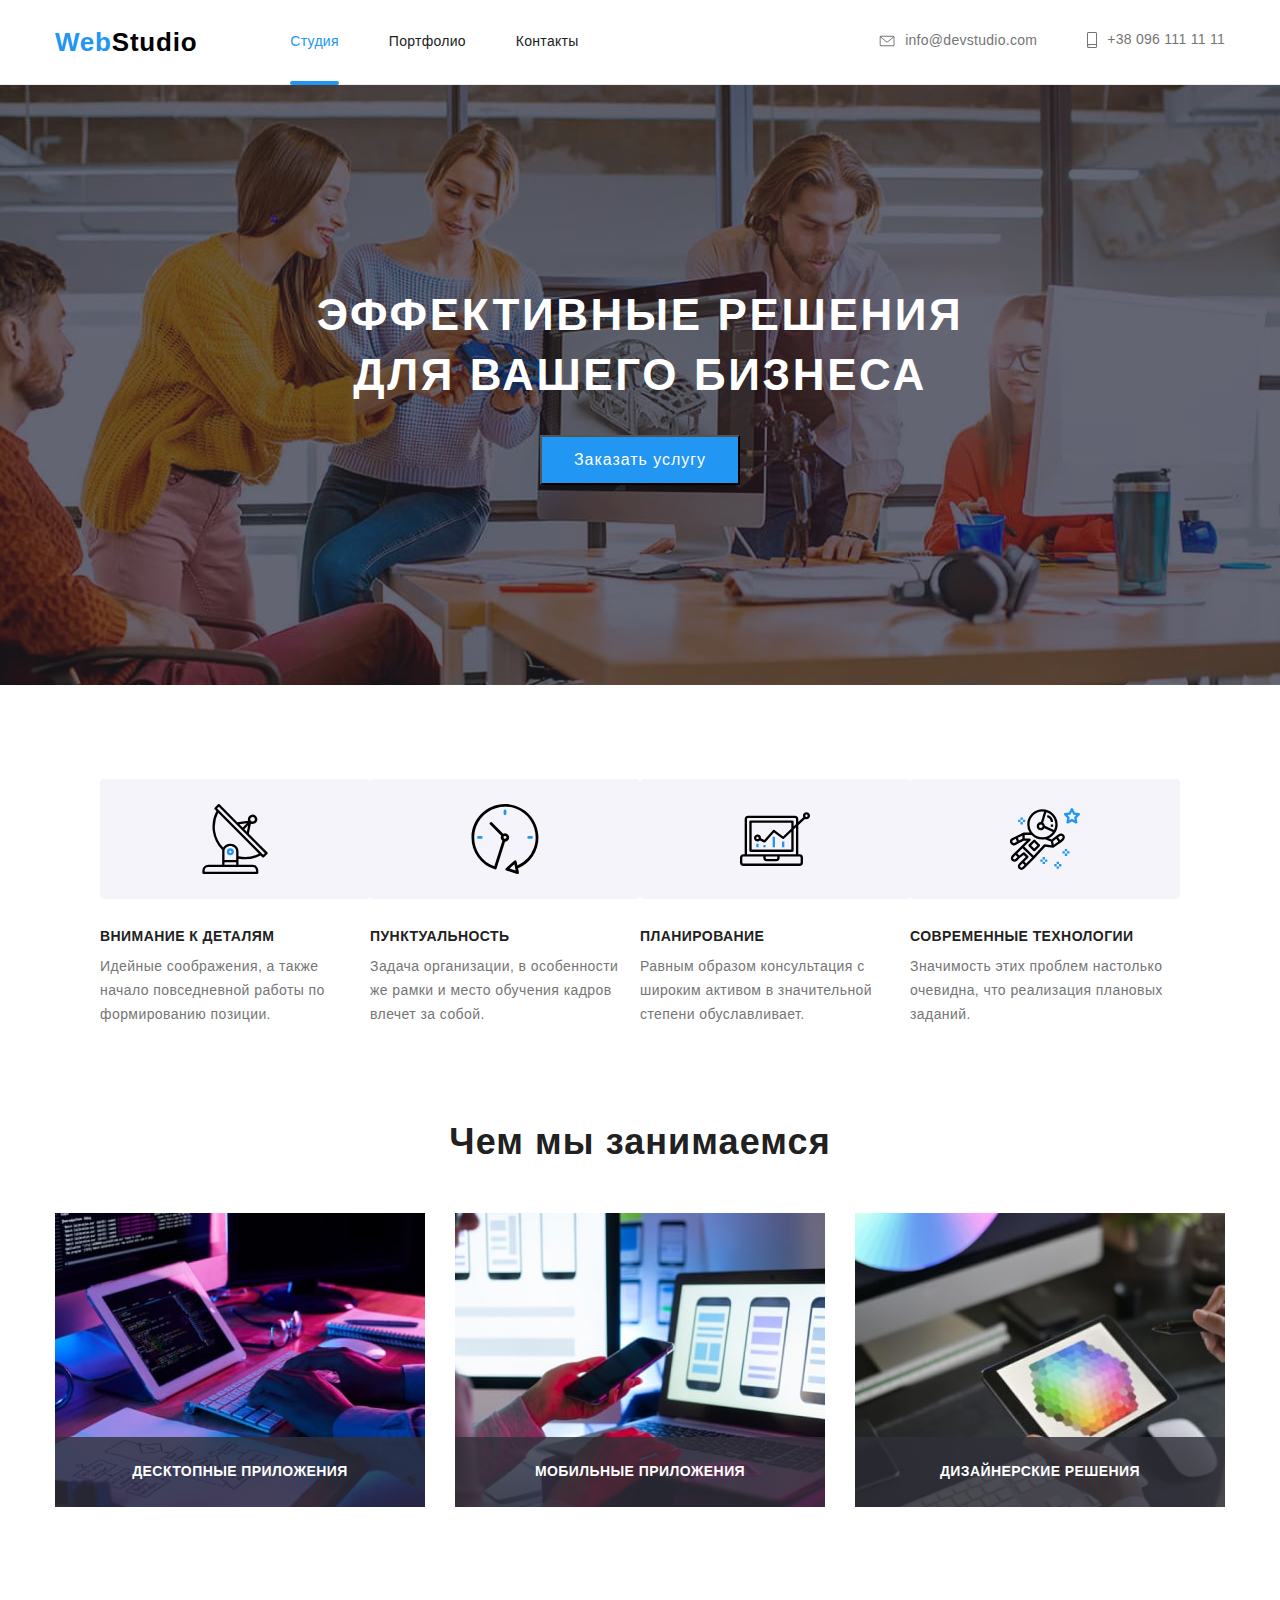
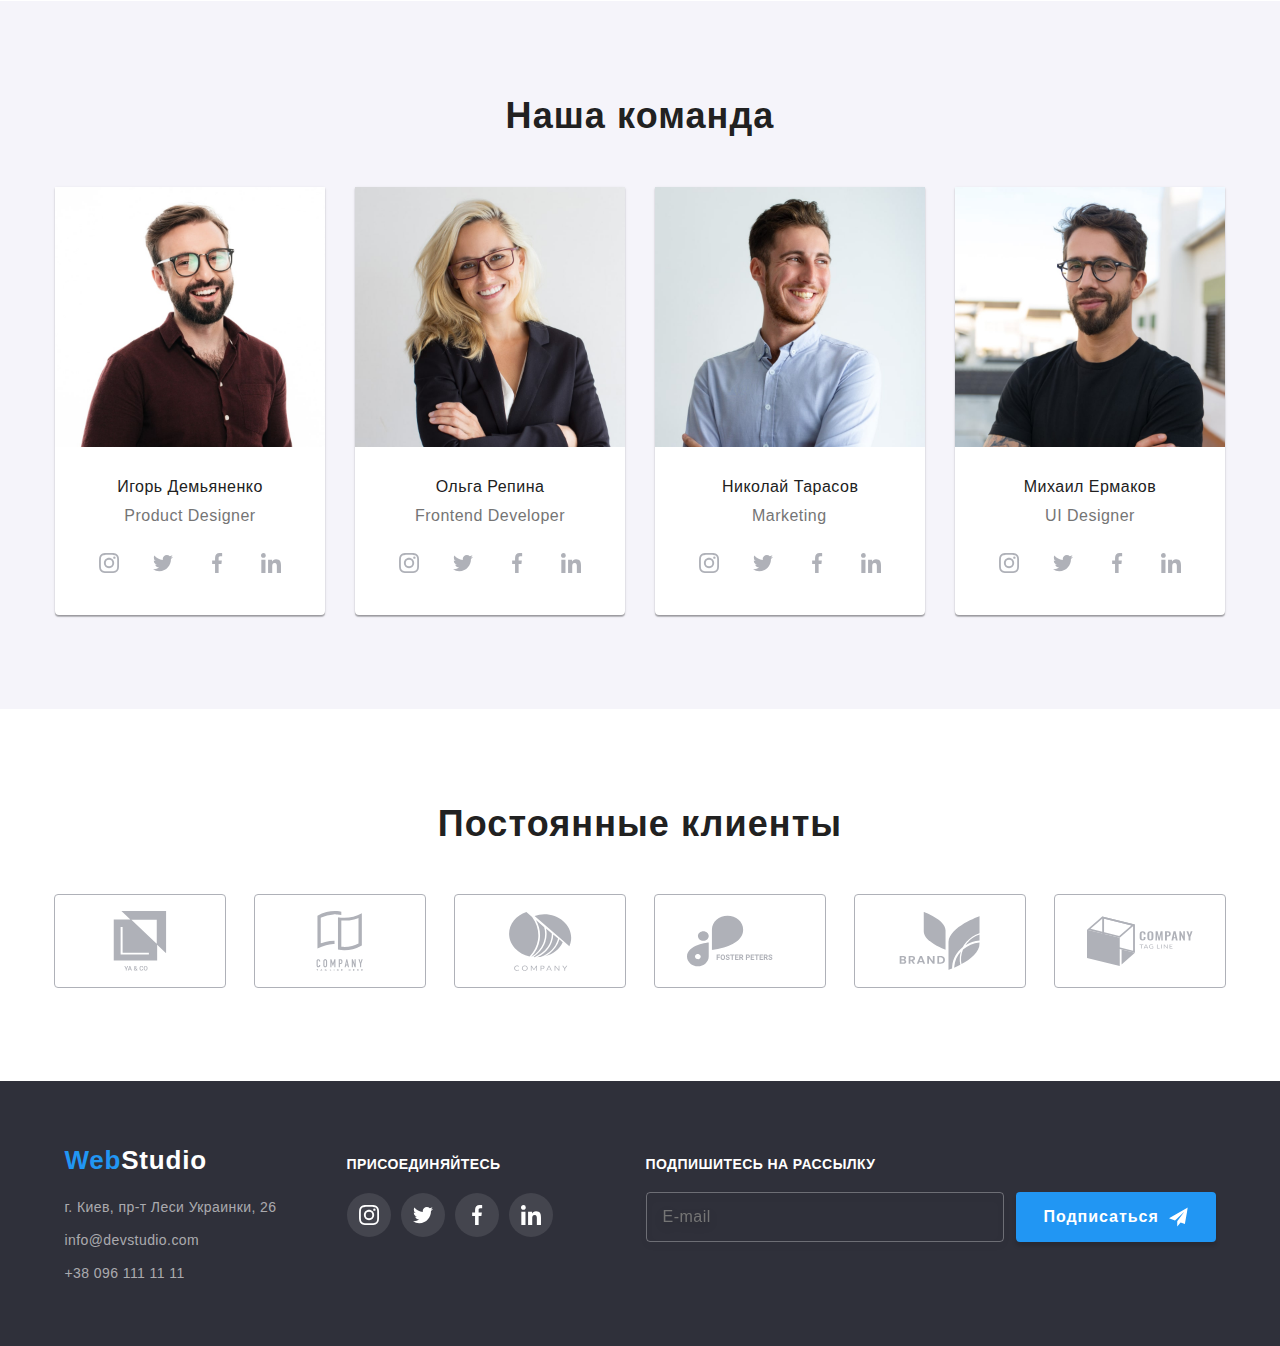
==== index.html @ d6c5b0b2 "Виконано SASS компілювання" ====
<!DOCTYPE html>
<html lang="ru">
  <head>
    <meta charset="UTF-8" />
    <meta http-equiv="X-UA-Compatible" content="IE=edge" />
    <meta name="viewport" content="width=device-width, initial-scale=1.0" />
    <title>Студия</title>
      <link
      href="https://fonts.google.com/share?selection.family=Raleway:wght@700%7CRoboto:wght@400;500;700;900"
      rel="stylesheet"
    />
    <link
    rel="stylesheet"
    href="https://cdnjs.cloudflare.com/ajax/libs/modern-normalize/1.0.0/modern-normalize.min.css"
  />
  <link rel="stylesheet" href="./css/main.min.css" />  
  <!-- <link rel="stylesheet" href="./css/styles.css" /> -->
  </head>
  <body>
    <!-- Header -->
    <header class="header">
      <div class="container header-container">
      <nav class="header-nav">
        <a class="nav-logo" href=""> <span class="web">Web</span>Studio</a>
        <ul class="site-nav">
          <li class="header-item">
            <a href="./index.html" class="link current">Студия</a>
          </li>
          <li class="header-item">
            <a href="./portfolio.html" class="link">Портфолио</a>
          </li>
          <li class="header-item">
            <a href="" class="link">Контакты</a>
          </li>
        </ul>
      </nav>
      <ul class="contact">
        <li class="contact-item">
          <a href="mailto:info@devstudio.com" class="link">
            <svg class="contact-icon" width="16px" height="12px">
              <use href="./images/images-decoration/icons.svg#icon-envelope" class="contact-icon-svg"></use>
            </svg>info@devstudio.com</a>
        </li>
        <li class="contact-item">
          <a href="tel:+380961111111" class="link"><svg class="contact-icon" width="10px" height="16px">
              <use href="./images/images-decoration/icons.svg#icon-smartphone" class="contact-icon-svg"></use>
            </svg>+38 096 111 11 11</a>
        </li>
      </ul>
      </div>
    </header>
    <main>
      <!-- Hero -->
      <section class="section hero-sec">
        <div class="container">
        <h1 class="hero-title">Эффективные решения<br>для вашего бизнеса</br></h1>
        <button type="button" class="button" data-modal-open>Заказать услугу</button>
        </div>
      </section>
      <!-- About -->
      <section class="section advantages">
        <div class="container">
        <h2 hidden>Наши сильние стороны</h2>
        <ul class="list">
          <li class="list-item item">
            <div class="list-item-icons">
              <svg class="advantages-icons" width="70" height="70">
                <use href="./images/images-decoration/icons.svg#icon-antenna"></use>
              </svg>
            </div>
            <h3 class="advantages-title">Внимание к деталям</h3>
            <p class="advantages-text">
              Идейные соображения, а также начало повседневной работы по
              формированию позиции.
            </p>
          </li>
          <li class="list-item item">
            <div class="list-item-icons">
              <svg class="advantages-icons" width="70" height="70">
                <use href="./images/images-decoration/icons.svg#icon-clock"></use>
              </svg>
            </div>
            <h3 class="advantages-title">Пунктуальность</h3>
            <p class="advantages-text">
              Задача организации, в особенности же рамки и место обучения кадров
              влечет за собой.
            </p>
          </li>
          <li class="list-item item">
            <div class="list-item-icons">
              <svg class="advantages-icons" width="70" height="70">
                <use href="./images/images-decoration/icons.svg#icon-diagram"></use>
              </svg>
            </div>
            <h3 class="advantages-title">Планирование</h3>
            <p class="advantages-text">
              Равным образом консультация с широким активом в значительной
              степени обуславливает.
            </p>
          </li>
          <li class="list-item item">
            <div class="list-item-icons">
              <svg class="advantages-icons" width="70" height="70">
                <use href="./images/images-decoration/icons.svg#icon-astronaut"></use>
              </svg>
            </div>
            <h3 class="advantages-title">Современные технологии</h3>
            <p class="advantages-text">
              Значимость этих проблем настолько очевидна, что реализация
              плановых заданий.
            </p>
          </li>
        </ul>
        </div>
      </section>
      <section class="section work">
        <div class="container">
        <h2 class="work-title">Чем мы занимаемся</h2>
        <ul class="work-examples">
          <div class="examples">
          <li class="card one">
            <img
              src="./images/images-meanpage/box1.jpg"
              alt="разработчик набирает код на клавиатуре"
              width="370"
              height="294"
            />
            <div class="card-thumb">
              <h3 class="card-title">Десктопные приложения</h3>
            </div>
          </li>
          <li class="card two">
            <img
              src="./images/images-meanpage/box2.jpg"
              alt="разработчик готовит телефонную веб-страницу"
              width="370"
              height="294"
            />
            <div class="card-thumb">
              <h3 class="card-title">Мобильные приложения</h3>
            </div>
          </li>
          <li class="card">
            <img
              src="./images/images-meanpage/box3.jpg"
              alt="дизайнер подбирает цвета на планшете"
              width="370"
              height="294"
            />
            <div class="card-thumb">
              <h3 class="card-title">Дизайнерские решения</h3>
            </div>
          </li>
          </div>
        </ul>
        </div>
      </section>
      <!-- Team -->
      <section class="section team">
        <div class="container">
        <h2 class="team-title">Наша команда</h2>
        <ul class="team-list">
          <li class="team-item">
            <img
              src="./images/images-meanpage/img4.jpg"
              alt="продукт дизайнер"
              width="270"
              height="260"
            />
            <h3 class="team-names first">Игорь Демьяненко</h3>
            <p lang="en" class="team-text first">Product Designer</p>
            <ul class="team-socials">
              <li class="socials">
                <a href="https://www.instagram.com/" class="social-link">
                  <svg class="social-icon" width="20px" height="20px">
                    <use href="./images/images-decoration/icons.svg#icon-instagram"></use>
                    </use>
                  </svg>
                </a>
            </li>
            <li class="socials">
                <a href="https://twitter.com/" class="social-link">
                  <svg class="social-icon" width="20px" height="20px">
                    <use href="./images/images-decoration/icons.svg#icon-twitter"></use>
                    </use>
                  </svg>
                </a>
            </li>
            <li class="socials">
                <a href="https://www.facebook.com/" class="social-link">
                  <svg class="social-icon" width="20px" height="20px">
                    <use href="./images/images-decoration/icons.svg#icon-facebook"></use>
                    </use>
                  </svg>
                </a>
            </li>
            <li class="socials">
                <a href="https://www.linkedin.com/" class="social-link">
                  <svg class="social-icon" width="20px" height="20px">
                    <use href="./images/images-decoration/icons.svg#icon-linkedin"></use>
                    </use>
                  </svg>
                </a>
            </li>
            </ul>
          </li>
          <li class="team-item">
            <img
              src="./images/images-meanpage/img1.jpg"
              alt="фронтенд разработчик"
              width="270"
              height="260"
            />
            <h3 class="team-names second">Ольга Репина</h3>
            <p lang="en" class="team-text second">Frontend Developer</p>
            <ul class="team-socials">
              <li class="socials">
                <a href="https://www.instagram.com/" class="social-link">
                  <svg class="social-icon" width="20px" height="20px">
                    <use href="./images/images-decoration/icons.svg#icon-instagram"></use>
                    </use>
                  </svg>
                </a>
            </li>
            <li class="socials">
                <a href="https://twitter.com/" class="social-link">
                  <svg class="social-icon" width="20px" height="20px">
                    <use href="./images/images-decoration/icons.svg#icon-twitter"></use>
                    </use>
                  </svg>
                </a>
            </li>
            <li class="socials">
                <a href="https://www.facebook.com/" class="social-link">
                  <svg class="social-icon" width="20px" height="20px">
                    <use href="./images/images-decoration/icons.svg#icon-facebook"></use>
                    </use>
                  </svg>
                </a>
            </li>
            <li class="socials">
                <a href="https://www.linkedin.com/" class="social-link">
                  <svg class="social-icon" width="20px" height="20px">
                    <use href="./images/images-decoration/icons.svg#icon-linkedin"></use>
                    </use>
                  </svg>
                </a>
            </li>
            </ul>
          </li>
          <li class="team-item">
            <img
              src="./images/images-meanpage/img2.jpg"
              alt="маркетолог"
              width="270"
              height="260"
            />
            <h3 class="team-names third">Николай Тарасов</h3>
            <p lang="en" class="team-text third">Marketing</p>
            <ul class="team-socials">
              <li class="socials">
                <a href="https://www.instagram.com/" class="social-link">
                  <svg class="social-icon" width="20px" height="20px">
                    <use href="./images/images-decoration/icons.svg#icon-instagram"></use>
                    </use>
                  </svg>
                </a>
            </li>
            <li class="socials">
                <a href="https://twitter.com/" class="social-link">
                  <svg class="social-icon" width="20px" height="20px">
                    <use href="./images/images-decoration/icons.svg#icon-twitter"></use>
                    </use>
                  </svg>
                </a>
            </li>
            <li class="socials">
                <a href="https://www.facebook.com/" class="social-link">
                  <svg class="social-icon" width="20px" height="20px">
                    <use href="./images/images-decoration/icons.svg#icon-facebook"></use>
                    </use>
                  </svg>
                </a>
            </li>
            <li class="socials">
                <a href="https://www.linkedin.com/" class="social-link">
                  <svg class="social-icon" width="20px" height="20px">
                    <use href="./images/images-decoration/icons.svg#icon-linkedin"></use>
                    </use>
                  </svg>
                </a>
            </li>
            </ul>
          </li>
          <li class="team-item">
            <img
              src="./images/images-meanpage/img3.jpg"
              alt="дизайнер интерфейса"
              width="270"
              height="260"
            />
            <h3 class="team-names fourth">Михаил Ермаков</h3>
            <p lang="en" class="team-text fourth">UI Designer</p>
            <ul class="team-socials">
              <li class="socials">
                <a href="https://www.instagram.com/" class="social-link">
                  <svg class="social-icon" width="20px" height="20px">
                    <use href="./images/images-decoration/icons.svg#icon-instagram"></use>
                    </use>
                  </svg>
                </a>
            </li>
            <li class="socials">
                <a href="https://twitter.com/" class="social-link">
                  <svg class="social-icon" width="20px" height="20px">
                    <use href="./images/images-decoration/icons.svg#icon-twitter"></use>
                    </use>
                  </svg>
                </a>
            </li>
            <li class="socials">
                <a href="https://www.facebook.com/" class="social-link">
                  <svg class="social-icon" width="20px" height="20px">
                    <use href="./images/images-decoration/icons.svg#icon-facebook"></use>
                    </use>
                  </svg>
                </a>
            </li>
            <li class="socials">
                <a href="https://www.linkedin.com/" class="social-link">
                  <svg class="social-icon" width="20px" height="20px">
                    <use href="./images/images-decoration/icons.svg#icon-linkedin"></use>
                    </use>
                  </svg>
                </a>
            </li>
            </ul>
          </li>
        </ul>
        </div>
      </section>
      <section class="section clients">
        <div class="container">
          <h2 class="clients-title">Постоянные клиенты</h2>
          <ul class="clients-list">
            <li class="clients-item">
              <div class="clients-thumb">
                <a href="" class="clients-link">
                  <svg class="clients-icon" width="106px" height="60px">
                    <use href="./images/images-decoration/icons.svg#icon-client1"></use>
                  </svg>
                </a>
              </div>
            </li>
            <li class="clients-item">
              <div class="clients-thumb">
                <a href="" class="clients-link">
                  <svg class="clients-icon" width="106px" height="60px">
                    <use href="./images/images-decoration/icons.svg#icon-client2"></use>
                  </svg>
                </a>
              </div>
            </li>
            <li class="clients-item">
              <div class="clients-thumb">
                <a href="" class="clients-link">
                  <svg class="clients-icon" width="106px" height="60px">
                    <use href="./images/images-decoration/icons.svg#icon-client3"></use>
                  </svg>
                </a>
              </div>
            </li>
            <li class="clients-item">
              <div class="clients-thumb">
                <a href="" class="clients-link">
                  <svg class="clients-icon" width="106px" height="60px">
                    <use href="./images/images-decoration/icons.svg#icon-client4"></use>
                  </svg>
                </a>
              </div>
            </li>
            <li class="clients-item">
              <div class="clients-thumb">
                <a href="" class="clients-link">
                  <svg class="clients-icon" width="106px" height="60px">
                    <use href="./images/images-decoration/icons.svg#icon-client5"></use>
                  </svg>
                </a>
              </div>
            </li>
            <li class="clients-item">
              <div class="clients-thumb">
                <a href="" class="clients-link">
                  <svg class="clients-icon" width="106px" height="60px">
                    <use href="./images/images-decoration/icons.svg#icon-client6"></use>
                  </svg>
                </a>
              </div>
            </li>
          </ul>
        </div>
      </section>
    </main>
    <!-- Footer -->
    <footer class="footer">
      <div class="footer-container">
      <div class="footer-nav">
      <a href="" class="footer-logo"> <span class="web">Web</span>Studio</a>
      <address class="address">
        <ul class="address-list">
          <li class="list-item">
            <a href="" class="address-link">г. Киев, пр-т Леси Украинки, 26</a>
          </li>
          <li class="list-item">
            <a href="mailto:info@devstudio.com" class="address-link mail">info@devstudio.com</a>
          </li>
          <li class="list-item">
            <a href="tel:+380961111111" class="address-link tel">+38 096 111 11 11</a>
          </li>
        </ul>
      </address>
      </div>
      <div class="footer-connection">
        <h3 class="connection-title">присоединяйтесь</h3>
        <ul class="social-items">
          <li class="socials">
                <a href="https://www.instagram.com/" class="social-link">
                  <svg class="footer-social-icon" width="20px" height="20px">
                    <use href="./images/images-decoration/icons.svg#icon-instagram"></use>
                    </use>
                  </svg>
                </a>
            </li>
            <li class="socials">
                <a href="https://twitter.com/" class="social-link">
                  <svg class="footer-social-icon" width="20px" height="20px">
                    <use href="./images/images-decoration/icons.svg#icon-twitter"></use>
                    </use>
                  </svg>
                </a>
            </li>
            <li class="socials">
                <a href="https://www.facebook.com/" class="social-link">
                  <svg class="footer-social-icon" width="20px" height="20px">
                    <use href="./images/images-decoration/icons.svg#icon-facebook"></use>
                    </use>
                  </svg>
                </a>
            </li>
            <li class="socials">
                <a href="https://www.linkedin.com/" class="social-link">
                  <svg class="footer-social-icon" width="20px" height="20px">
                    <use href="./images/images-decoration/icons.svg#icon-linkedin">
                    </use>
                  </svg>
                </a>
            </li>
        </ul>
      </div>
      <form action="footer-form" class="footer-form">
        <h3 class="form-title">Подпишитесь на рассылку</h3>
        <div class="form-thumb">
          <label class="footer-form-fild">
             <input type="email" class="footer-form-input" name="email" placeholder="E-mail">
           </label>
         <button type="submit" class="footer-form-button">Подписаться 
           <svg class="footer-form-icon" width="20px" height="20px">
                <use href="./images/images-decoration/icons.svg#icon-telegram">
                </use>
          </svg>
         </button>
        </div>
        </form>
        </div>
    </footer>
    <!-- Modal windows -->
    <div class="backdrop is-hidden" data-modal>
      <div class="modal">
        <button type="button" class="close-button" data-modal-close>
          <svg class="icon-close" width="30px" height="30px">
            <use href="./images/images-decoration/symbol-defs.svg#icon-close-icon" class="use-img"></use>
          </svg>
        </button>
        <div class="modal-thumb">
          <p class="modal-title">Оставьте свои данные, мы вам перезвоним</p>
           <form action="modal-form" class="modal-form">
             <div class="label-fild-thumb">  
               <label class="label-fild">
                <span class="label-name">Имя</span>
                <input type="text" class="label-input" name="name" placeholder=" ">
                <span class="label-icon">
                  <svg class="modal-icon">
                    <use href="./images/images-decoration/icons.svg#icon-person-black">
                    </use>
                  </svg>
                </span>
               </label>
               </div> 
            
               <div class="label-fild-thumb">
               <label class="label-fild">
                 <span class="label-name">Телефон</span>
                 <input type="tel" class="label-input" name="tel" placeholder=" ">
                 <span class="label-icon">
                  <svg class="modal-icon">
                    <use href="./images/images-decoration/icons.svg#icon-phone-black">
                    </use>
                  </svg>
                </span>
               </label>
               </div>
            
              <div class="label-fild-thumb"> 
              <label class="label-fild">
                 <span class="label-name">Почта</span>
                 <input type="email" class="label-input" name="email" placeholder=" ">
                 <span class="label-icon">
                  <svg class="modal-icon">
                    <use href="./images/images-decoration/icons.svg#icon-email-black">
                    </use>
                  </svg>
                </span>
               </label>
               </div>
            
               <div class="label-fild-thumb">
               <label class="label-fild">
                <span class="label-name">Комментарий</span>
               <textarea class="modal-textarea" name="coment" cols="" rows="" placeholder="Введите текст"></textarea>
               </label>
               </div>

               <div class="label-checkbox-thumb">
               <label class="label-checkbox">
               <input class="modal-form-checkbox" type="checkbox" name="checkbox" value="Соглашаюсь с рассылкой и принимаю Условия договора">
               <span class="checkbox-icon"></span>
               Соглашаюсь с рассылкой и принимаю <a href="" class="checkbox-link">Условия договора</a> 
              </label>
              </div>

              <div class="modal-button-send-thumb">
              <label class="modal-button-send">
              <button type="submit" class="modal-form-button">Отправить</button>
              </label>
              </div>
            </form>
        </div>
      </div>
    </div>
    <script src="./js/modal.js"></script>
  </body>
</html>
---- css/main.min.css ----
:root{--primary-text-color: #757575;--secondary-text-color: #ffffff;--title-text-color: #212121;--accent-color: #2196f3;--background-hero: #2f303a;--background-footer: #2f303a;--background-ourteam: #f5f4fa;--fill-icon-social: #afb1b8}body{font-family:"Roboto", "Raleway", sans-serif;color:#757575;background-color:#ffffff;font-style:normal}ul{list-style:none;padding:0;margin:0}button{cursor:pointer}h1,h2,h3,p{margin:0;padding:0}img{display:block;max-width:100%;height:auto;margin:0px}.container{width:1200px;margin:0 auto;padding:0px 15px}.header{max-width:1600px;border-bottom:1px solid #ececec}.header-container{display:flex;align-items:center;padding:0px 15px}.header-nav{display:flex;align-items:center}.site-nav{display:flex;align-items:center}.header-item{margin-right:50px}.header-item:first-child{margin-left:93px}.contact-item{margin-left:50px;padding-top:32px;padding-bottom:32px}.contact-item:first-child{margin-left:0}.contact{display:flex;margin-left:auto;align-items:center}.site-nav .link.current{position:relative;padding:32px 0px;color:var(--accent-color)}.site-nav .link.current::after{position:absolute;bottom:-3px;left:0px;content:"";width:100%;height:4px;background-color:var(--accent-color);border-radius:2px;opacity:1;transition-duration:250ms;transition-timing-function:cubic-bezier(0.4, 0, 0.2, 1)}.site-nav .link{color:var(--title-text-color);font-weight:500;font-size:14px;line-height:1.14;letter-spacing:0.02em;color:var(--title-text-color);text-decoration:none;display:block;transition-property:color, background-color;transition-duration:250ms;transition-timing-function:cubic-bezier(0.4, 0, 0.2, 1)}.site-nav .link:hover,.site-nav .link:focus{color:var(--accent-color)}.contact .link{display:inline-flex;align-items:center;color:var(--primary-text-color);font-style:normal;font-weight:500;font-size:14px;line-height:1.14;letter-spacing:0.02em;text-decoration:none;transition-property:color;transition-duration:250ms;transition-timing-function:cubic-bezier(0.4, 0, 0.2, 1)}.contact-icon{margin-right:10px;fill:var(--primary-text-color)}.contact .link:hover,.contact .link:focus{color:var(--accent-color)}.contact .link:hover .contact-icon,.contact .link:focus .contact-icon{fill:var(--accent-color)}.nav-logo{font-family:"Raleway", sans-serif;font-weight:bold;font-size:26px;line-height:1.19;letter-spacing:0.03em;text-decoration:none;color:#000000;text-decoration:none;display:block}.web{font-family:"Raleway", sans-serif;font-weight:bold;font-size:26px;line-height:1.19;letter-spacing:0.03em;text-decoration:none;color:var(--accent-color);text-decoration:none}.section{max-width:1600px;padding:94px 0px}.section.work{padding-top:0px}.hero-sec{max-width:1600px;max-height:600px;text-align:center;padding:200px 0px;background-color:#c4c4c4;background-image:linear-gradient(rgba(47,48,58,0.4), rgba(47,48,58,0.4)),url(../images/images-decoration/Img-hero.jpg);background-size:cover;background-position:center;background-repeat:no-repeat}.hero-title{font-weight:900;font-size:44px;line-height:1.36;letter-spacing:0.06em;text-transform:uppercase;color:var(--secondary-text-color);margin-bottom:30px}.hero-sec .button{padding:10px 32px;box-shadow:0px 4px 4px rgba(0,0,0,0.15);color:var(--secondary-text-color);text-align:center;letter-spacing:0.06em;min-width:200px;height:50px;background-color:var(--accent-color)}.list{display:flex;padding:0;margin:0;list-style:none;justify-content:center}.list-item{max-width:270px;margin-right:0px;margin-bottom:9px}.list-item-icons{display:flex;align-items:center;justify-content:center;width:270px;height:120px;background-color:#f5f4fa;border-radius:4px;margin-bottom:30px}.address-list>.list-item:nth-child(3){margin-bottom:0px}.list-item.item{margin-bottom:0px}.list-item:nth-child(4){margin-right:0px}.list-text{width:270px}.list-text.details{margin-right:14px}.list-text.punctuality{margin-right:46px}.list-text.planing{margin-right:30px}.advantages-title:first-child{margin-top:0px}.advantages-title{margin-bottom:10px;font-weight:bold;font-size:14px;line-height:1.14;letter-spacing:0.03em;text-transform:uppercase;color:var(--title-text-color);margin-top:10px}.advantages-text{font-size:14px;line-height:1.71;letter-spacing:0.03em;color:var(--primary-text-color)}.work-title{font-weight:bold;font-size:36px;line-height:1.17;letter-spacing:0.03em;color:var(--title-text-color);text-align:center;margin-bottom:50px}.examples{display:flex;justify-content:space-between}.card{position:relative}.card-thumb{display:flex;justify-content:center;position:absolute;bottom:0px;left:0px;width:100%;background:rgba(47,48,58,0.8)}.card-title{font-style:normal;font-weight:bold;font-size:14px;line-height:1.14;letter-spacing:0.03em;text-transform:uppercase;color:#ffffff;padding:27px 0px}.team-title{font-weight:bold;font-size:36px;line-height:1.17;letter-spacing:0.03em;color:var(--title-text-color);text-align:center;margin-bottom:50px}.team-names{font-weight:500;font-size:16px;line-height:1.19;letter-spacing:0.03em;color:var(--title-text-color);height:19px;margin-top:30px;margin-bottom:10px}.team-text{font-size:16px;line-height:1.19;letter-spacing:0.03em;color:var(--primary-text-color);margin-bottom:0}.team-text.first{min-width:130px;text-align:center}.team-text.second{min-width:147px;text-align:center}.team-text.third{min-width:76px;margin-left:97px;margin-right:97px}.team-text.fourth{min-width:87px;text-align:center}.team-names.first{min-width:151px;text-align:center}.team-names.second{min-width:109px;text-align:center}.team-names.third{min-width:137px;margin-left:67px;margin-right:66px}.team-names.fourth{min-width:134px;text-align:center}.team{background-color:var(--background-ourteam)}.team-list{display:flex;justify-content:space-between;padding:0;margin:0;list-style:none}.team-item{padding:0;margin:0;list-style:none;flex-basis:calc(100 / 3);background:#ffffff;box-shadow:0px 1px 3px rgba(0,0,0,0.12),0px 1px 1px rgba(0,0,0,0.14),0px 2px 1px rgba(0,0,0,0.2);border-radius:0px 0px 4px 4px}.team-item:first-child{margin-left:0}.team-socials{display:flex;padding:16px 32px 30px 32px}.socials{margin-right:10px}.social-link{display:inline-flex;align-items:center;justify-content:center;width:44px;height:44px;background-color:var(--secondary-text-color);border-radius:50%;transition-property:background-color;transition-duration:250ms;transition-timing-function:cubic-bezier(0.4, 0, 0.2, 1)}.social-link:hover,.social-link:focus{background-color:var(--accent-color);fill:var(--secondary-text-color)}.social-link:hover .social-icon,.social-link:focus .social-icon{fill:var(--secondary-text-color)}.social-icon{fill:var(--fill-icon-social);transition-property:fill;transition-duration:250ms;transition-timing-function:cubic-bezier(0.4, 0, 0.2, 1)}.clients-title{font-weight:bold;font-size:36px;line-height:1.17;letter-spacing:0.03em;color:var(--title-text-color);text-align:center;margin-bottom:50px}.clients-list{display:flex}.clients-item{margin-right:30px}.clients-thumb{display:flex;align-items:center;justify-content:center;width:170px;height:92px;background-color:var(--secondary-text-color)}.clients-link{display:inline-flex;padding:16px 32px;border:1px solid #afb1b8;box-sizing:border-box;border-radius:4px;transition-property:border;transition-duration:250ms;transition-timing-function:cubic-bezier(0.4, 0, 0.2, 1)}.clients-link:hover,.clients-link:focus{border:1px solid var(--accent-color)}.clients-icon{fill:#afb1b8;transition-property:fill;transition-duration:250ms;transition-timing-function:cubic-bezier(0.4, 0, 0.2, 1)}.clients-link:hover .clients-icon{fill:var(--accent-color)}.footer-logo{display:block;margin-bottom:20px;font-family:"Raleway", sans-serif;font-weight:bold;font-size:26px;line-height:1.19;letter-spacing:0.03em;color:var(--secondary-text-color);text-decoration:none}.footer{display:flex;background-color:var(--background-footer);padding-top:60px;padding-bottom:60px;max-width:1600px}.address-list .address-link{font-style:normal;font-weight:normal;font-size:14px;line-height:1.71;letter-spacing:0.03em;color:rgba(255,255,255,0.6);text-decoration:none;transition-property:color;transition-duration:250ms;transition-timing-function:cubic-bezier(0.4, 0, 0.2, 1)}.address-list .address-link:hover,.address-list .address-link:focus{color:var(--accent-color)}.address-link{display:block}.footer-container{display:flex;align-items:baseline;margin:0 auto;max-width:1200px;padding-left:15px;padding-right:15px}.footer-connection{width:206px;height:80px;margin-left:70px}.connection-title{margin-bottom:20px;font-weight:700;font-size:14px;line-height:1.14;letter-spacing:0.03em;text-transform:uppercase;color:var(--secondary-text-color)}.social-items{display:flex}.socials{margin-right:10px}.socials:last-child{margin:0}.social-link{display:inline-flex;align-items:center;justify-content:center;width:44px;height:44px;background-color:rgba(255,255,255,0.1);border-radius:50%}.backdrop{position:fixed;top:0;left:0;width:100%;height:100%;background:rgba(0,0,0,0.2);transition:opacity 250ms cubic-bezier(0.4, 0, 0.2, 1),visibility 250ms cubic-bezier(0.4, 0, 0.2, 1)}.backdrop.is-hidden{opacity:0;visibility:hidden;pointer-events:none}.backdrop.is-hidden .modal{transform:scale(2)}.modal{position:absolute;top:50%;left:50%;padding:40px;transform:translate(-50%, -50%);width:528px;height:581px;background-color:var(--secondary-text-color);border-radius:4px;transition:transform 250ms cubic-bezier(0.4, 0, 0.2, 1)}.close-button{position:absolute;top:8px;right:8px;display:flex;align-items:center;justify-content:center;border-radius:50%;cursor:pointer;width:30px;height:30px;background-color:#ffffff;border:1px solid #999999}.close-button:hover,.close-button:focus{border-color:var(--accent-color);border-radius:50%}.icon-close{width:18px;height:18px;justify-content:center;align-items:center;transition-property:fill;transition-duration:250ms;transition-timing-function:cubic-bezier(0.4, 0, 0.2, 1)}.close-button:hover,.close-button:focus{fill:var(--accent-color);border-color:transparent;box-shadow:0px 3px 1px rgba(0,0,0,0.1),0px 1px 2px rgba(0,0,0,0.08),0px 2px 2px rgba(0,0,0,0.12)}.modal-thumb{display:flex;flex-direction:column}.modal-title{font-style:normal;font-weight:bold;font-size:20px;line-height:1.15;text-align:center;letter-spacing:0.01em;color:var(--title-text-color);margin-top:0px;margin-bottom:12px}.modal-form{display:flex;flex-direction:column;width:auto;height:auto;position:relative}.label-fild-thumb{margin-bottom:10px}.label-fild-thumb:nth-child(4){margin-bottom:20px}.label-fild{display:block;position:relative}.label-name{display:block;font-style:normal;font-weight:normal;font-size:12px;line-height:14px;letter-spacing:0.01em;color:var(--primary-text-color);margin-bottom:4px}.label-input{width:100%;height:40px;border:1px solid rgba(33,33,33,0.2);box-sizing:border-box;border-radius:4px;padding-left:42px}.modal-textarea{width:100%;height:120px;font-style:normal;font-weight:normal;font-size:12px;line-height:1.17;letter-spacing:0.01em;color:rgba(117,117,117,0.5);border:1px solid rgba(33,33,33,0.2);box-sizing:border-box;border-radius:4px;padding:12px 16px;resize:none}.modal-icon{position:absolute;height:18px;width:18px;left:12px;top:50%}.label-checkbox-thumb{text-align:center}.label-checkbox{display:inline-block;text-align:center;position:relative;font-style:normal;font-weight:normal;text-align:center;font-size:14px;line-height:1.71;letter-spacing:0.03em;color:var(--primary-text-color)}.modal-form-checkbox{position:absolute;width:1px;height:1px;margin:-1px;border:0;padding:0;clip:rect(0 0 0 0);overflow:hidden}.modal-button-send-thumb{margin-top:30px}.modal-button-send{display:flex;justify-content:center}.modal-form-button{font-style:normal;font-weight:bold;font-size:16px;line-height:30px;text-align:center;letter-spacing:0.06em;width:200px;height:50px;color:var(--secondary-text-color);background-color:var(--accent-color);border:none;box-shadow:0px 4px 4px rgba(0,0,0,0.15);border-radius:4px;padding:10px 0px;transition-property:border;transition-duration:250ms;transition-timing-function:cubic-bezier(0.4, 0, 0.2, 1)}.checkbox-link{color:var(--accent-color);text-decoration:underline}.checkbox-icon{display:inline-block;width:16px;height:15px;border:2px solid var(--title-text-color);border-radius:2px}.modal-form-checkbox:checked+.checkbox-icon{border-color:var(--accent-color);background-color:var(--accent-color);background-image:url("../images/images-decoration/icon-check.svg");background-size:contain;background-origin:border-box}.label-input:hover,.label-input:focus,.label-input:active{cursor:pointer;outline:none;border:1px solid var(--accent-color);transition:border 250ms cubic-bezier(0.4, 0, 0.2, 1)}.modal-textarea:hover,.modal-textarea:focus,.modal-textarea:active{cursor:pointer;outline:none;border:1px solid var(--accent-color);transition:border 250ms cubic-bezier(0.4, 0, 0.2, 1)}.label-input:hover ~ .label-icon,.label-input:focus ~ .label-icon{cursor:pointer;fill:var(--accent-color)}.form-thumb{display:inline-flex}.footer-social-icon{fill:var(--secondary-text-color)}.footer-form{display:inline-flex;align-items:baseline;flex-wrap:wrap;width:570px;height:86px;margin-left:93px}.footer-form-fild{display:inline-flex;align-items:center;justify-content:center}.form-title{display:block;font-style:normal;font-weight:bold;font-size:14px;line-height:16px;letter-spacing:0.03em;text-transform:uppercase;color:var(--secondary-text-color);margin-bottom:20px;padding-top:15px}.footer-form-input{outline:none;font-style:normal;font-weight:400;font-size:16px;line-height:1.25;display:flex;align-items:center;letter-spacing:0.03em;color:rgba(255,255,255,0.6);width:358px;height:50px;padding:15px 16px;margin-right:12px;color:var(--title--text-color);background:none;border:1px solid rgba(255,255,255,0.3);box-sizing:border-box;filter:drop-shadow(0px 4px 4px rgba(0,0,0,0.15));border-radius:4px;transition:border 250ms cubic-bezier(0.4, 0, 0.2, 1)}.footer-form-input:hover,.footer-form-input:focus{border:1px solid var(--accent-color);transition:border 250ms cubic-bezier(0.4, 0, 0.2, 1)}.footer-form-button{display:flex;align-items:center;font-style:normal;font-weight:bold;font-size:16px;line-height:30px;text-align:center;letter-spacing:0.06em;width:200px;height:50px;color:var(--secondary-text-color);background-color:var(--accent-color);border:none;box-shadow:0px 4px 4px rgba(0,0,0,0.15);border-radius:4px;padding:10px 28px;transition-property:border;transition-duration:250ms;transition-timing-function:cubic-bezier(0.4, 0, 0.2, 1)}.footer-form-icon{height:24px;width:24px;margin-left:10px}
/*# sourceMappingURL=main.min.css.map */
---- css/styles.css ----
:root {
  --primary-text-color: #757575;
  --secondary-text-color: #ffffff;
  --title-text-color: #212121;
  --accent-color: #2196f3;
  --background-hero: #2f303a;
  --background-footer: #2f303a;
  --background-ourteam: #f5f4fa;
  --fill-icon-social: #afb1b8;
}
body {
  font-family: "Roboto", "Raleway", sans-serif;
  color: #757575;
  background-color: #ffffff;
  font-style: normal;
}

ul {
  list-style: none;
  padding: 0;
  margin: 0;
}
button {
  cursor: pointer;
}
h1,
h2,
h3,
p {
  margin: 0;
  padding: 0;
}
img {
  display: block;
  max-width: 100%;
  height: auto;
  margin: 0px;
}
.container {
  width: 1200px;
  margin: 0 auto;
  padding: 0px 15px;
}
.header {
  max-width: 1600px;
  border-bottom: 1px solid #ececec;
}

/* Site nav */
.header-container {
  display: flex;
  align-items: center;
  padding: 0px 15px;
}
.header-nav {
  display: flex;
  align-items: center;
}
.site-nav {
  display: flex;
  align-items: center;
}
.header-item {
  margin-right: 50px;
}
.header-item:first-child {
  margin-left: 93px;
}
.contact-item {
  margin-left: 50px;
  padding-top: 32px;
  padding-bottom: 32px;
}
.contact-item:first-child {
  margin-left: 0;
}
.contact {
  display: flex;
  margin-left: auto;
  align-items: center;
}
.site-nav .link.current {
  position: relative;
  padding: 32px 0px;
  color: var(--accent-color);
}
.site-nav .link.current::after {
  position: absolute;
  bottom: -3px;
  left: 0px;
  content: "";
  width: 100%;
  height: 4px;
  background-color: var(--accent-color);
  border-radius: 2px;
  opacity: 1;
  transition-duration: 250ms;
  transition-timing-function: cubic-bezier(0.4, 0, 0.2, 1);
}
.site-nav .link {
  color: var(--title-text-color);
  font-weight: 500;
  font-size: 14px;
  line-height: 1.14;
  letter-spacing: 0.02em;
  color: var(--title-text-color);
  text-decoration: none;
  display: block;

  transition-property: color, background-color;
  transition-duration: 250ms;
  transition-timing-function: cubic-bezier(0.4, 0, 0.2, 1);
}
.site-nav .link:hover,
.site-nav .link:focus {
  color: var(--accent-color);
}

.contact .link {
  display: inline-flex;
  align-items: center;
  color: var(--primary-text-color);
  font-style: normal;
  font-weight: 500;
  font-size: 14px;
  line-height: 1.14;
  letter-spacing: 0.02em;
  text-decoration: none;
  transition-property: color;
  transition-duration: 250ms;
  transition-timing-function: cubic-bezier(0.4, 0, 0.2, 1);
}
.contact-icon {
  margin-right: 10px;
  fill: var(--primary-text-color);
}
.contact .link:hover,
.contact .link:focus {
  color: var(--accent-color);
}
.contact .link:hover .contact-icon,
.contact .link:focus .contact-icon {
  fill: var(--accent-color);
}
.nav-logo {
  font-family: "Raleway", sans-serif;
  font-weight: bold;
  font-size: 26px;
  line-height: 1.19;
  letter-spacing: 0.03em;
  text-decoration: none;
  color: #000000;
  text-decoration: none;
  display: block;
}
.web {
  font-family: "Raleway", sans-serif;
  font-weight: bold;
  font-size: 26px;
  line-height: 1.19;
  letter-spacing: 0.03em;
  text-decoration: none;
  color: var(--accent-color);
  text-decoration: none;
}

/* Hero section */
.section {
  max-width: 1600px;
  padding: 94px 0px;
}
.section.work {
  padding-top: 0px;
}
.hero-sec {
  max-width: 1600px;
  max-height: 600px;
  text-align: center;
  padding: 200px 0px;
  background-color: #c4c4c4;
  background-image: linear-gradient(
      rgba(47, 48, 58, 0.4),
      rgba(47, 48, 58, 0.4)
    ),
    url(../images/images-decoration/Img-hero.jpg);
  background-size: cover;
  background-position: center;
  background-repeat: no-repeat;
}

.hero-title {
  font-weight: 900;
  font-size: 44px;
  line-height: 1.36;
  letter-spacing: 0.06em;
  text-transform: uppercase;
  color: var(--secondary-text-color);
  margin-bottom: 30px;
}
.hero-sec .button {
  padding: 10px 32px;
  box-shadow: 0px 4px 4px rgba(0, 0, 0, 0.15);
  color: var(--secondary-text-color);
  text-align: center;
  letter-spacing: 0.06em;
  min-width: 200px;
  height: 50px;
  background-color: var(--accent-color);
}

/* Our advantages */
.list {
  display: flex;
  padding: 0;
  margin: 0;
  list-style: none;
  justify-content: center;
}
.list-item {
  max-width: 270px;
  margin-right: 0px;
  margin-bottom: 9px;
}
.list-item-icons {
  display: flex;
  align-items: center;
  justify-content: center;
  width: 270px;
  height: 120px;
  background-color: #f5f4fa;
  border-radius: 4px;
  margin-bottom: 30px;
}

.address-list > .list-item:nth-child(3) {
  margin-bottom: 0px;
}
.list-item.item {
  margin-bottom: 0px;
}
.list-item:nth-child(4) {
  margin-right: 0px;
}
.list-text {
  width: 270px;
}
.list-text.details {
  margin-right: 14px;
}
.list-text.punctuality {
  margin-right: 46px;
}
.list-text.planing {
  margin-right: 30px;
}

.advantages-title:first-child {
  margin-top: 0px;
}
.advantages-title {
  margin-bottom: 10px;
  font-weight: bold;
  font-size: 14px;
  line-height: 1.14;
  letter-spacing: 0.03em;
  text-transform: uppercase;
  color: var(--title-text-color);
  margin-top: 10px;
}
.advantages-text {
  font-size: 14px;
  line-height: 1.71;
  letter-spacing: 0.03em;
  color: var(--primary-text-color);
}

/* Our work */
.work-title {
  font-weight: bold;
  font-size: 36px;
  line-height: 1.17;
  letter-spacing: 0.03em;
  color: var(--title-text-color);
  text-align: center;
  margin-bottom: 50px;
}
.examples {
  display: flex;
  justify-content: space-between;
}
.card {
  position: relative;
}
.card-thumb {
  display: flex;
  justify-content: center;
  position: absolute;
  bottom: 0px;
  left: 0px;
  width: 100%;
  background: rgba(47, 48, 58, 0.8);
}
.card-title {
  font-style: normal;
  font-weight: bold;
  font-size: 14px;
  line-height: 1.14;
  letter-spacing: 0.03em;
  text-transform: uppercase;
  color: #ffffff;
  padding: 27px 0px;
}

/* Our team */
.team-title {
  font-weight: bold;
  font-size: 36px;
  line-height: 1.17;
  letter-spacing: 0.03em;
  color: var(--title-text-color);
  text-align: center;
  margin-bottom: 50px;
}
.team-names {
  font-weight: 500;
  font-size: 16px;
  line-height: 1.19;
  letter-spacing: 0.03em;
  color: var(--title-text-color);
  height: 19px;
  margin-top: 30px;
  margin-bottom: 10px;
}
.team-text {
  font-size: 16px;
  line-height: 1.19;
  letter-spacing: 0.03em;
  color: var(--primary-text-color);
  margin-bottom: 0;
}
.team-text.first {
  min-width: 130px;
  text-align: center;
}
.team-text.second {
  min-width: 147px;
  text-align: center;
}
.team-text.third {
  min-width: 76px;
  margin-left: 97px;
  margin-right: 97px;
}
.team-text.fourth {
  min-width: 87px;
  text-align: center;
}

.team-names.first {
  min-width: 151px;
  text-align: center;
}
.team-names.second {
  min-width: 109px;
  text-align: center;
}
.team-names.third {
  min-width: 137px;
  margin-left: 67px;
  margin-right: 66px;
}
.team-names.fourth {
  min-width: 134px;
  text-align: center;
}

/* Team */
.team {
  background-color: var(--background-ourteam);
}
.team-list {
  display: flex;
  justify-content: space-between;
  padding: 0;
  margin: 0;
  list-style: none;
}
.team-item {
  padding: 0;
  margin: 0;
  list-style: none;
  flex-basis: calc(100 / 3);
  background: #ffffff;
  box-shadow: 0px 1px 3px rgba(0, 0, 0, 0.12), 0px 1px 1px rgba(0, 0, 0, 0.14),
    0px 2px 1px rgba(0, 0, 0, 0.2);
  border-radius: 0px 0px 4px 4px;
}
.team-item:first-child {
  margin-left: 0;
}
.team-socials {
  display: flex;
  padding: 16px 32px 30px 32px;
}
.socials {
  margin-right: 10px;
}
.social-link {
  display: inline-flex;
  align-items: center;
  justify-content: center;
  width: 44px;
  height: 44px;
  background-color: var(--secondary-text-color);
  border-radius: 50%;
  transition-property: background-color;
  transition-duration: 250ms;
  transition-timing-function: cubic-bezier(0.4, 0, 0.2, 1);
}
.social-link:hover,
.social-link:focus {
  background-color: var(--accent-color);
  fill: var(--secondary-text-color);
}
.social-link:hover .social-icon,
.social-link:focus .social-icon {
  fill: var(--secondary-text-color);
}
.social-icon {
  fill: var(--fill-icon-social);
  transition-property: fill;
  transition-duration: 250ms;
  transition-timing-function: cubic-bezier(0.4, 0, 0.2, 1);
}

/* Clients */
.clients-title {
  font-weight: bold;
  font-size: 36px;
  line-height: 1.17;
  letter-spacing: 0.03em;
  color: var(--title-text-color);
  text-align: center;
  margin-bottom: 50px;
}
.clients-list {
  display: flex;
}
.clients-item {
  margin-right: 30px;
}
.clients-thumb {
  display: flex;
  align-items: center;
  justify-content: center;
  width: 170px;
  height: 92px;
  background-color: var(--secondary-text-color);
}

.clients-link {
  display: inline-flex;
  padding: 16px 32px;
  border: 1px solid #afb1b8;
  box-sizing: border-box;
  border-radius: 4px;
  transition-property: border;
  transition-duration: 250ms;
  transition-timing-function: cubic-bezier(0.4, 0, 0.2, 1);
}
.clients-link:hover,
.clients-link:focus {
  border: 1px solid var(--accent-color);
}
.clients-icon {
  fill: #afb1b8;
  transition-property: fill;
  transition-duration: 250ms;
  transition-timing-function: cubic-bezier(0.4, 0, 0.2, 1);
}
.clients-link:hover .clients-icon {
  fill: var(--accent-color);
}

/* Footer */
.footer-logo {
  display: block;
  margin-bottom: 20px;
  font-family: "Raleway", sans-serif;
  font-weight: bold;
  font-size: 26px;
  line-height: 1.19;
  letter-spacing: 0.03em;
  color: var(--secondary-text-color);
  text-decoration: none;
}

.footer {
  display: flex;
  background-color: var(--background-footer);
  padding-top: 60px;
  padding-bottom: 60px;
  max-width: 1600px;
}
.address-list .address-link {
  font-style: normal;
  font-weight: normal;
  font-size: 14px;
  line-height: 1.71;
  letter-spacing: 0.03em;
  color: rgba(255, 255, 255, 0.6);
  text-decoration: none;
  transition-property: color;
  transition-duration: 250ms;
  transition-timing-function: cubic-bezier(0.4, 0, 0.2, 1);
}
.address-list .address-link:hover,
.address-list .address-link:focus {
  color: var(--accent-color);
}
.address-link {
  display: block;
}
.footer-container {
  display: flex;
  align-items: baseline;
  margin: 0 auto;
  max-width: 1200px;
  padding-left: 15px;
  padding-right: 15px;
}
.footer-connection {
  width: 206px;
  height: 80px;
  margin-left: 70px;
}
.connection-title {
  margin-bottom: 20px;
  font-weight: 700;
  font-size: 14px;
  line-height: 1.14;
  letter-spacing: 0.03em;
  text-transform: uppercase;
  color: var(--secondary-text-color);
}
.social-items {
  display: flex;
}
.socials {
  margin-right: 10px;
}
.socials:last-child {
  margin: 0;
}
.social-link {
  display: inline-flex;
  align-items: center;
  justify-content: center;
  width: 44px;
  height: 44px;
  background-color: rgba(255, 255, 255, 0.1);
  border-radius: 50%;
}

.form-thumb {
  display: inline-flex;
}
.footer-social-icon {
  fill: var(--secondary-text-color);
}
.footer-form {
  display: inline-flex;
  align-items: baseline;
  flex-wrap: wrap;
  width: 570px;
  height: 86px;
  margin-left: 93px;
}
.footer-form-fild {
  display: inline-flex;
  align-items: center;
  justify-content: center;
}
.form-title {
  display: block;
  font-style: normal;
  font-weight: bold;
  font-size: 14px;
  line-height: 16px;
  letter-spacing: 0.03em;
  text-transform: uppercase;
  color: var(--secondary-text-color);
  margin-bottom: 20px;
  padding-top: 15px;
}
.footer-form-input {
  outline: none;
  font-style: normal;
  font-weight: 400;
  font-size: 16px;
  line-height: 1.25;
  display: flex;
  align-items: center;
  letter-spacing: 0.03em;
  color: rgba(255, 255, 255, 0.6);
  width: 358px;
  height: 50px;
  padding: 15px 16px;
  margin-right: 12px;
  color: var(--title--text-color);
  background: none;
  border: 1px solid rgba(255, 255, 255, 0.3);
  box-sizing: border-box;
  filter: drop-shadow(0px 4px 4px rgba(0, 0, 0, 0.15));
  border-radius: 4px;
  transition: border 250ms cubic-bezier(0.4, 0, 0.2, 1);
}
.footer-form-input:hover,
.footer-form-input:focus {
  border: 1px solid var(--accent-color);
  transition: border 250ms cubic-bezier(0.4, 0, 0.2, 1);
}
.footer-form-button {
  display: flex;
  align-items: center;
  font-style: normal;
  font-weight: bold;
  font-size: 16px;
  line-height: 30px;
  text-align: center;
  letter-spacing: 0.06em;
  width: 200px;
  height: 50px;
  color: var(--secondary-text-color);
  background-color: var(--accent-color);
  border: none;
  box-shadow: 0px 4px 4px rgba(0, 0, 0, 0.15);
  border-radius: 4px;
  padding: 10px 28px;
  transition-property: border;
  transition-duration: 250ms;
  transition-timing-function: cubic-bezier(0.4, 0, 0.2, 1);
}
.footer-form-icon {
  height: 24px;
  width: 24px;
  margin-left: 10px;
}

/* Portfolio */
.filter-subtitle {
  font-weight: bold;
  font-size: 18px;
  line-height: 2;
  letter-spacing: 0.06em;
  color: var(--title-text-color);
  padding-top: 20px;
  padding-left: 24px;
  padding-bottom: 4px;
}
.filter-paragraph {
  font-size: 16px;
  line-height: 1.88;
  letter-spacing: 0.03em;
  color: var(--primary-text-color);
  padding-top: 0px;
  padding-left: 24px;
  padding-right: 24px;
  padding-bottom: 20px;
}
.filter-list {
  display: flex;
  padding: 0;
  margin: 0;
  list-style: none;
  flex-wrap: wrap;
  justify-content: space-between;
}
.filter-item {
  /* position: relative; */
  padding: 0;
  margin-bottom: 30px;
  list-style: none;
  flex-basis: calc(100 / 3);
  background: #ffffff;
  border: 1px solid #eeeeee;
}
.filter-item > .filter.lessmargin {
  margin: 18px;
}
.filter-item:nth-child(n + 7) {
  margin: 0px;
}

.filter-item-link {
  display: block;
  text-decoration: none;
  transition-property: box-shadow;
  transition-duration: 250ms;
  transition-timing-function: cubic-bezier(0.4, 0, 0.2, 1);
}
.filter-item-link:hover,
.filter-item-link:focus {
  box-shadow: 0px 1px 1px rgba(0, 0, 0, 0.12), 0px 4px 4px rgba(0, 0, 0, 0.06),
    1px 4px 6px rgba(0, 0, 0, 0.16);
}
.image-thumb {
  position: relative;
  overflow: hidden;
}
.overlay-filter-item {
  position: absolute;
  top: 0px;
  left: 0px;
  width: 100%;
  height: 100%;
  padding: 63px 24px;
  background-color: rgba(33, 150, 243, 0.9);
  transform: translateY(100%);
  transition: transform 250ms cubic-bezier(0.4, 0, 0.2, 1);
}
.overlay-filter-item-text {
  font-style: normal;
  font-weight: normal;
  text-align: left;
  font-size: 18px;
  line-height: 1.56;
  letter-spacing: 0.03em;
  color: var(--secondary-text-color);
}
.filter-item-link:hover .overlay-filter-item,
.filter-item-link:focus .overlay-filter-item {
  transform: translateY(0);
}

/* Botton */
.button {
  display: inline-block;
  border-radius: 4px;
  height: 38px;
  padding: 6px 22px;

  color: var(--title-text-color);
  text-align: center;
  letter-spacing: 0.03em;
  background-color: var(--background-ourteam);
  border-color: transparent;

  transition-property: color, background-color, border-color, box-shadow;
  transition-duration: 250ms;
  transition-timing-function: cubic-bezier(0.4, 0, 0.2, 1);
}
.button:hover,
.button:focus {
  color: var(--secondary-text-color);
  background-color: var(--accent-color);
  border-color: transparent;
  box-shadow: 0px 3px 1px rgba(0, 0, 0, 0.1), 0px 1px 2px rgba(0, 0, 0, 0.08),
    0px 2px 2px rgba(0, 0, 0, 0.12);
}

/* Flex Buttons */
.buttons-list .button.all {
  min-width: 73px;
}
.buttons-list .button.sites {
  min-width: 128px;
}
.buttons-list .button.designe {
  min-width: 145px;
}
.buttons-list .button.marketing {
  min-width: 103px;
}
.buttons-list .button.apps {
  min-width: 130px;
}
.buttons-list {
  display: flex;
  justify-content: center;
  margin-bottom: 50px;
}
.buttons {
  margin-right: 8px;
}
.buttons:nth-child(5) {
  margin-right: 0px;
}

/* Modal window */
.backdrop {
  position: fixed;
  top: 0;
  left: 0;
  width: 100%;
  height: 100%;
  background: rgba(0, 0, 0, 0.2);
  transition: opacity 250ms cubic-bezier(0.4, 0, 0.2, 1),
    visibility 250ms cubic-bezier(0.4, 0, 0.2, 1);
}
.backdrop.is-hidden {
  opacity: 0;
  visibility: hidden;
  pointer-events: none;
}
.modal {
  position: absolute;
  top: 50%;
  left: 50%;
  padding: 40px;
  transform: translate(-50%, -50%);
  width: 528px;
  height: 581px;
  background-color: var(--secondary-text-color);
  border-radius: 4px;
  transition: transform 250ms cubic-bezier(0.4, 0, 0.2, 1);
}

.backdrop.is-hidden .modal {
  transform: scale(2);
}
.close-button {
  position: absolute;
  top: 8px;
  right: 8px;
  display: flex;
  align-items: center;
  justify-content: center;
  border-radius: 50%;
  cursor: pointer;
  width: 30px;
  height: 30px;
  background-color: #ffffff;
  border: 1px solid #999999;
}
.close-button:hover,
.close-button:focus {
  border-color: var(--accent-color);
  border-radius: 50%;
}
.icon-close {
  width: 18px;
  height: 18px;
  justify-content: center;
  align-items: center;
  transition-property: fill;
  transition-duration: 250ms;
  transition-timing-function: cubic-bezier(0.4, 0, 0.2, 1);
}

.close-button:hover,
.close-button:focus {
  fill: var(--accent-color);
  border-color: transparent;
  box-shadow: 0px 3px 1px rgba(0, 0, 0, 0.1), 0px 1px 2px rgba(0, 0, 0, 0.08),
    0px 2px 2px rgba(0, 0, 0, 0.12);
}

.modal-thumb {
  display: flex;
  flex-direction: column;
}
.modal-title {
  font-style: normal;
  font-weight: bold;
  font-size: 20px;
  line-height: 1.15;
  text-align: center;
  letter-spacing: 0.01em;
  color: var(--title-text-color);
  margin-top: 0px;
  margin-bottom: 12px;
}
.modal-form {
  display: flex;
  flex-direction: column;
  width: auto;
  height: auto;
  position: relative;
}
.label-fild-thumb {
  margin-bottom: 10px;
}
.label-fild-thumb:nth-child(4) {
  margin-bottom: 20px;
}
.label-fild {
  display: block;
  position: relative;
}
.label-name {
  display: block;
  font-style: normal;
  font-weight: normal;
  font-size: 12px;
  line-height: 14px;
  letter-spacing: 0.01em;
  color: var(--primary-text-color);
  margin-bottom: 4px;
}
.label-input {
  width: 100%;
  height: 40px;
  border: 1px solid rgba(33, 33, 33, 0.2);
  box-sizing: border-box;
  border-radius: 4px;
  padding-left: 42px;
}
.modal-textarea {
  width: 100%;
  height: 120px;
  font-style: normal;
  font-weight: normal;
  font-size: 12px;
  line-height: 1.17;
  letter-spacing: 0.01em;
  color: rgba(117, 117, 117, 0.5);
  border: 1px solid rgba(33, 33, 33, 0.2);
  box-sizing: border-box;
  border-radius: 4px;
  padding: 12px 16px;
  resize: none;
}
.modal-icon {
  position: absolute;
  height: 18px;
  width: 18px;
  left: 12px;
  top: 50%;
}
.label-checkbox-thumb {
  text-align: center;
}
.label-checkbox {
  display: inline-block;
  text-align: center;
  position: relative;
  font-style: normal;
  font-weight: normal;
  text-align: center;
  font-size: 14px;
  line-height: 1.71;
  letter-spacing: 0.03em;
  color: var(--primary-text-color);
}
.modal-form-checkbox {
  position: absolute;
  width: 1px;
  height: 1px;
  margin: -1px;
  border: 0;
  padding: 0;
  clip: rect(0 0 0 0);
  overflow: hidden;
}
.modal-button-send-thumb {
  margin-top: 30px;
}
.modal-button-send {
  display: flex;
  justify-content: center;
}
.modal-form-button {
  font-style: normal;
  font-weight: bold;
  font-size: 16px;
  line-height: 30px;
  text-align: center;
  letter-spacing: 0.06em;
  width: 200px;
  height: 50px;
  color: var(--secondary-text-color);
  background-color: var(--accent-color);
  border: none;
  box-shadow: 0px 4px 4px rgba(0, 0, 0, 0.15);
  border-radius: 4px;
  padding: 10px 0px;
  transition-property: border;
  transition-duration: 250ms;
  transition-timing-function: cubic-bezier(0.4, 0, 0.2, 1);
}
.checkbox-link {
  color: var(--accent-color);
  text-decoration: underline;
}
.checkbox-icon {
  display: inline-block;
  width: 16px;
  height: 15px;
  border: 2px solid var(--title-text-color);
  border-radius: 2px;
}

.modal-form-checkbox:checked + .checkbox-icon {
  border-color: var(--accent-color);
  background-color: var(--accent-color);
  background-image: url("../images/images-decoration/icon-check.svg");
  background-size: contain;
  background-origin: border-box;
}
.label-input:hover,
.label-input:focus,
.label-input:active {
  cursor: pointer;
  outline: none;
  border: 1px solid var(--accent-color);
  transition: border 250ms cubic-bezier(0.4, 0, 0.2, 1);
}
.modal-textarea:hover,
.modal-textarea:focus,
.modal-textarea:active {
  cursor: pointer;
  outline: none;
  border: 1px solid var(--accent-color);
  transition: border 250ms cubic-bezier(0.4, 0, 0.2, 1);
}
.label-input:hover ~ .label-icon,
.label-input:focus ~ .label-icon {
  cursor: pointer;
  fill: var(--accent-color);
}
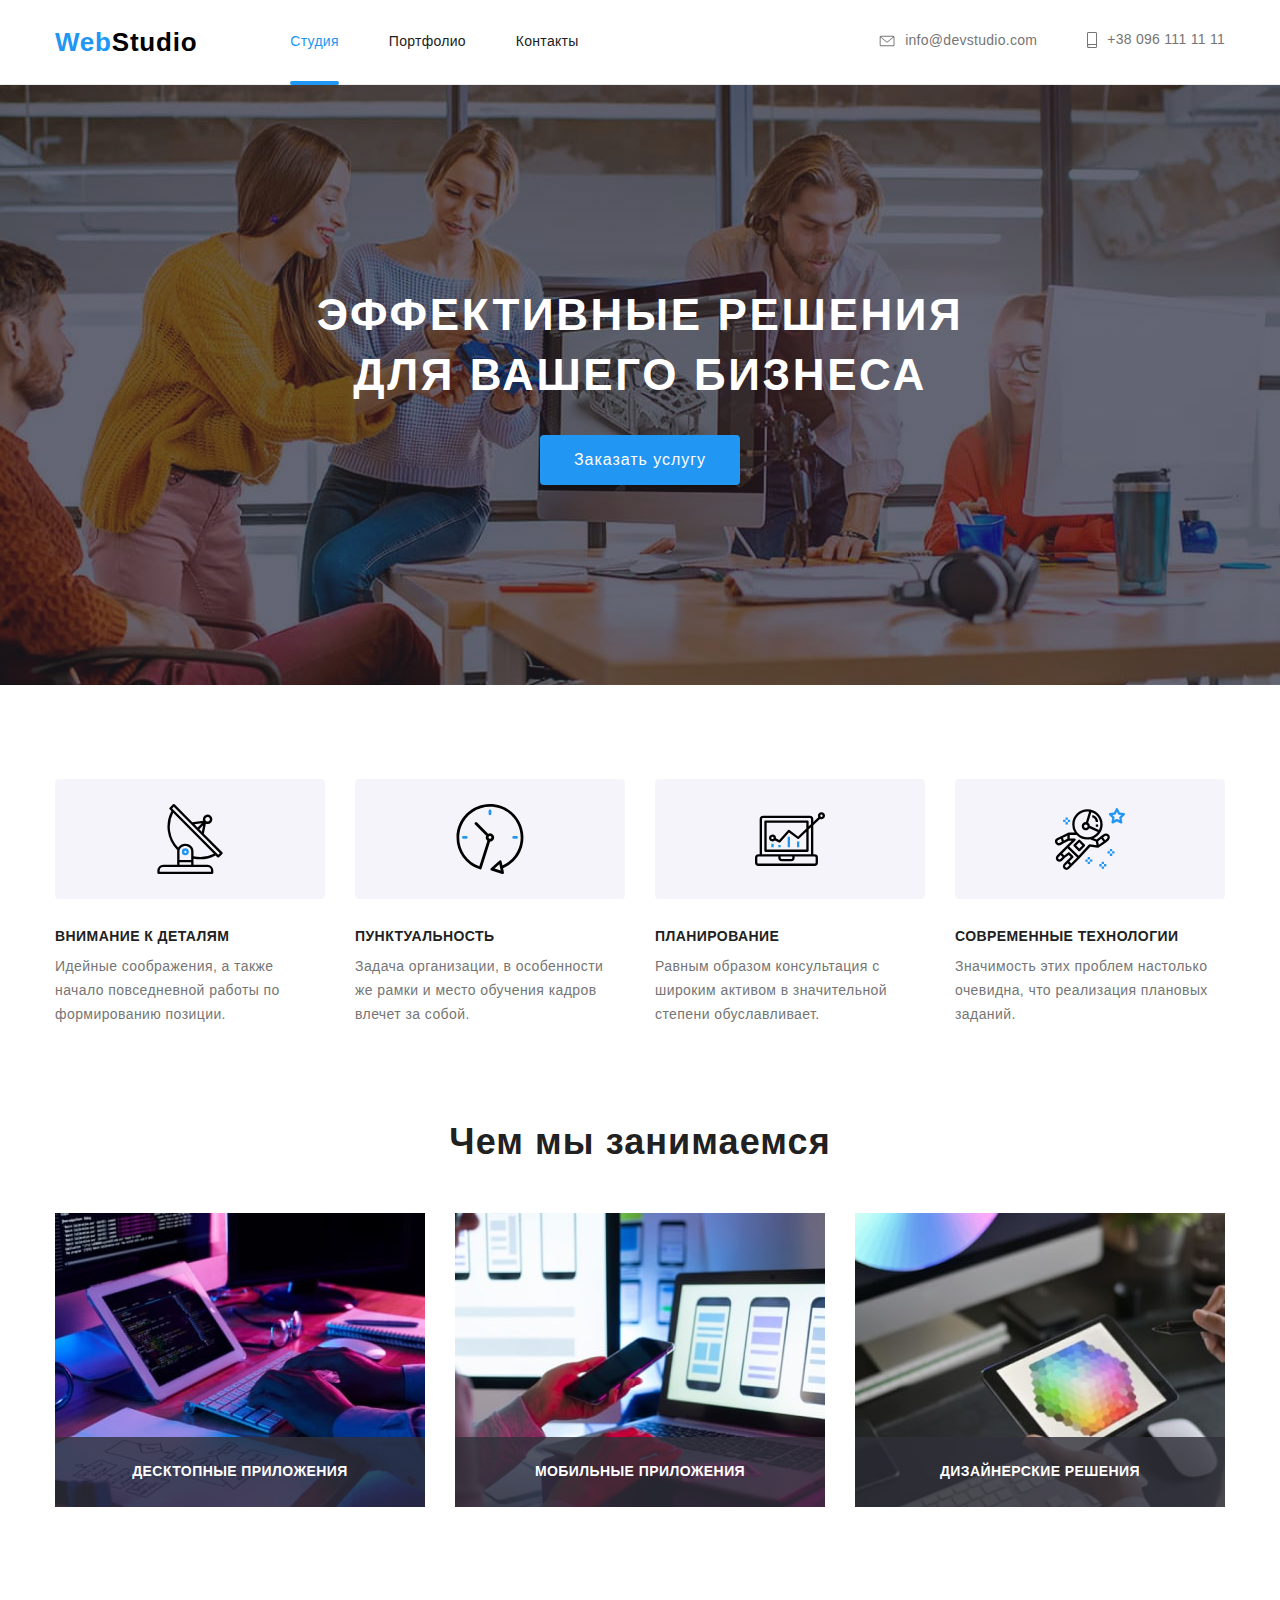
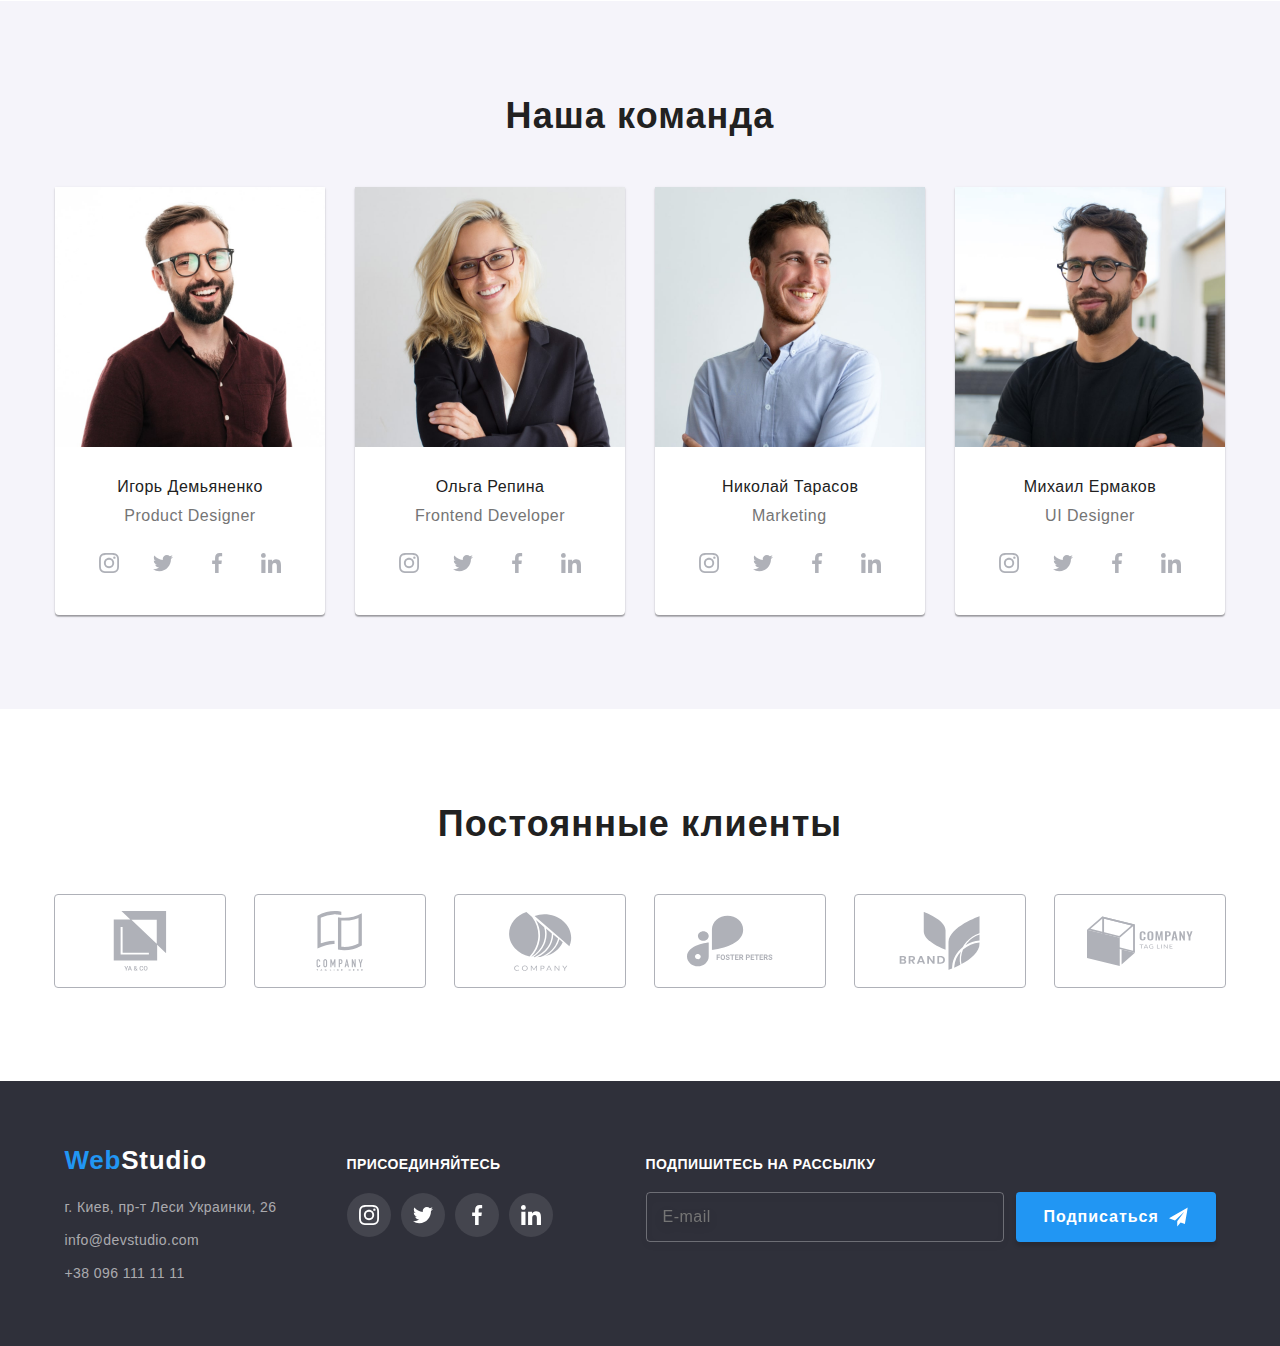
==== commit 938b9a04: "Виконано згідно техзавдання" ====
--- a/index.html
+++ b/index.html
@@ -62,50 +62,50 @@
         <div class="container">
         <h2 hidden>Наши сильние стороны</h2>
         <ul class="list">
-          <li class="list-item item">
-            <div class="list-item-icons">
-              <svg class="advantages-icons" width="70" height="70">
+          <li class="list__item item">
+            <div class="list__item-icons">
+              <svg class="list__advantages-icons" width="70" height="70">
                 <use href="./images/images-decoration/icons.svg#icon-antenna"></use>
               </svg>
             </div>
-            <h3 class="advantages-title">Внимание к деталям</h3>
-            <p class="advantages-text">
+            <h3 class="list__advantages-title">Внимание к деталям</h3>
+            <p class="list__advantages-text">
               Идейные соображения, а также начало повседневной работы по
               формированию позиции.
             </p>
           </li>
-          <li class="list-item item">
-            <div class="list-item-icons">
-              <svg class="advantages-icons" width="70" height="70">
+          <li class="list__item item">
+            <div class="list__item-icons">
+              <svg class="list__advantages-icons" width="70" height="70">
                 <use href="./images/images-decoration/icons.svg#icon-clock"></use>
               </svg>
             </div>
-            <h3 class="advantages-title">Пунктуальность</h3>
-            <p class="advantages-text">
+            <h3 class="list__advantages-title">Пунктуальность</h3>
+            <p class="list__advantages-text">
               Задача организации, в особенности же рамки и место обучения кадров
               влечет за собой.
             </p>
           </li>
-          <li class="list-item item">
-            <div class="list-item-icons">
-              <svg class="advantages-icons" width="70" height="70">
+          <li class="list__item item">
+            <div class="list__item-icons">
+              <svg class="list__advantages-icons" width="70" height="70">
                 <use href="./images/images-decoration/icons.svg#icon-diagram"></use>
               </svg>
             </div>
-            <h3 class="advantages-title">Планирование</h3>
-            <p class="advantages-text">
+            <h3 class="list__advantages-title">Планирование</h3>
+            <p class="list__advantages-text">
               Равным образом консультация с широким активом в значительной
               степени обуславливает.
             </p>
           </li>
-          <li class="list-item item">
-            <div class="list-item-icons">
-              <svg class="advantages-icons" width="70" height="70">
+          <li class="list__item item">
+            <div class="list__item-icons">
+              <svg class="list__advantages-icons" width="70" height="70">
                 <use href="./images/images-decoration/icons.svg#icon-astronaut"></use>
               </svg>
             </div>
-            <h3 class="advantages-title">Современные технологии</h3>
-            <p class="advantages-text">
+            <h3 class="list__advantages-title">Современные технологии</h3>
+            <p class="list__advantages-text">
               Значимость этих проблем настолько очевидна, что реализация
               плановых заданий.
             </p>
@@ -117,8 +117,8 @@
         <div class="container">
         <h2 class="work-title">Чем мы занимаемся</h2>
         <ul class="work-examples">
-          <div class="examples">
-          <li class="card one">
+          <div class="work-examples__examples">
+          <li class="work-examples__card">
             <img
               src="./images/images-meanpage/box1.jpg"
               alt="разработчик набирает код на клавиатуре"
@@ -126,10 +126,10 @@
               height="294"
             />
             <div class="card-thumb">
-              <h3 class="card-title">Десктопные приложения</h3>
-            </div>
-          </li>
-          <li class="card two">
+              <h3 class="work-examples__card-title">Десктопные приложения</h3>
+            </div>
+          </li>
+          <li class="work-examples__card">
             <img
               src="./images/images-meanpage/box2.jpg"
               alt="разработчик готовит телефонную веб-страницу"
@@ -137,10 +137,10 @@
               height="294"
             />
             <div class="card-thumb">
-              <h3 class="card-title">Мобильные приложения</h3>
-            </div>
-          </li>
-          <li class="card">
+              <h3 class="work-examples__card-title">Мобильные приложения</h3>
+            </div>
+          </li>
+          <li class="work-examples__card">
             <img
               src="./images/images-meanpage/box3.jpg"
               alt="дизайнер подбирает цвета на планшете"
@@ -148,7 +148,7 @@
               height="294"
             />
             <div class="card-thumb">
-              <h3 class="card-title">Дизайнерские решения</h3>
+              <h3 class="work-examples__card-title">Дизайнерские решения</h3>
             </div>
           </li>
           </div>
@@ -160,43 +160,43 @@
         <div class="container">
         <h2 class="team-title">Наша команда</h2>
         <ul class="team-list">
-          <li class="team-item">
+          <li class="team-list__item">
             <img
               src="./images/images-meanpage/img4.jpg"
               alt="продукт дизайнер"
               width="270"
               height="260"
             />
-            <h3 class="team-names first">Игорь Демьяненко</h3>
-            <p lang="en" class="team-text first">Product Designer</p>
+            <h3 class="team-list__team-names first">Игорь Демьяненко</h3>
+            <p lang="en" class="team-list__team-text first">Product Designer</p>
             <ul class="team-socials">
-              <li class="socials">
-                <a href="https://www.instagram.com/" class="social-link">
-                  <svg class="social-icon" width="20px" height="20px">
+              <li class="team-socials__socials">
+                <a href="https://www.instagram.com/" class="team-socials__social-link">
+                  <svg class="team-socials__social-icon" width="20px" height="20px">
                     <use href="./images/images-decoration/icons.svg#icon-instagram"></use>
                     </use>
                   </svg>
                 </a>
             </li>
-            <li class="socials">
-                <a href="https://twitter.com/" class="social-link">
-                  <svg class="social-icon" width="20px" height="20px">
+            <li class="team-socials__socials">
+                <a href="https://twitter.com/" class="team-socials__social-link">
+                  <svg class="team-socials__social-icon" width="20px" height="20px">
                     <use href="./images/images-decoration/icons.svg#icon-twitter"></use>
                     </use>
                   </svg>
                 </a>
             </li>
-            <li class="socials">
-                <a href="https://www.facebook.com/" class="social-link">
-                  <svg class="social-icon" width="20px" height="20px">
+            <li class="team-socials__socials">
+                <a href="https://www.facebook.com/" class="team-socials__social-link">
+                  <svg class="team-socials__social-icon" width="20px" height="20px">
                     <use href="./images/images-decoration/icons.svg#icon-facebook"></use>
                     </use>
                   </svg>
                 </a>
             </li>
-            <li class="socials">
-                <a href="https://www.linkedin.com/" class="social-link">
-                  <svg class="social-icon" width="20px" height="20px">
+            <li class="team-socials__socials">
+                <a href="https://www.linkedin.com/" class="team-socials__social-link">
+                  <svg class="team-socials__social-icon" width="20px" height="20px">
                     <use href="./images/images-decoration/icons.svg#icon-linkedin"></use>
                     </use>
                   </svg>
@@ -204,43 +204,43 @@
             </li>
             </ul>
           </li>
-          <li class="team-item">
+          <li class="team-list__item">
             <img
               src="./images/images-meanpage/img1.jpg"
               alt="фронтенд разработчик"
               width="270"
               height="260"
             />
-            <h3 class="team-names second">Ольга Репина</h3>
-            <p lang="en" class="team-text second">Frontend Developer</p>
+            <h3 class="team-list__team-names second">Ольга Репина</h3>
+            <p lang="en" class="team-list__team-text second">Frontend Developer</p>
             <ul class="team-socials">
-              <li class="socials">
-                <a href="https://www.instagram.com/" class="social-link">
-                  <svg class="social-icon" width="20px" height="20px">
+              <li class="team-socials__socials">
+                <a href="https://www.instagram.com/" class="team-socials__social-link">
+                  <svg class="team-socials__social-icon" width="20px" height="20px">
                     <use href="./images/images-decoration/icons.svg#icon-instagram"></use>
                     </use>
                   </svg>
                 </a>
             </li>
-            <li class="socials">
-                <a href="https://twitter.com/" class="social-link">
-                  <svg class="social-icon" width="20px" height="20px">
+            <li class="team-socials__socials">
+                <a href="https://twitter.com/" class="team-socials__social-link">
+                  <svg class="team-socials__social-icon" width="20px" height="20px">
                     <use href="./images/images-decoration/icons.svg#icon-twitter"></use>
                     </use>
                   </svg>
                 </a>
             </li>
-            <li class="socials">
-                <a href="https://www.facebook.com/" class="social-link">
-                  <svg class="social-icon" width="20px" height="20px">
+            <li class="team-socials__socials">
+                <a href="https://www.facebook.com/" class="team-socials__social-link">
+                  <svg class="team-socials__social-icon" width="20px" height="20px">
                     <use href="./images/images-decoration/icons.svg#icon-facebook"></use>
                     </use>
                   </svg>
                 </a>
             </li>
-            <li class="socials">
-                <a href="https://www.linkedin.com/" class="social-link">
-                  <svg class="social-icon" width="20px" height="20px">
+            <li class="team-socials__socials">
+                <a href="https://www.linkedin.com/" class="team-socials__social-link">
+                  <svg class="team-socials__social-icon" width="20px" height="20px">
                     <use href="./images/images-decoration/icons.svg#icon-linkedin"></use>
                     </use>
                   </svg>
@@ -248,43 +248,43 @@
             </li>
             </ul>
           </li>
-          <li class="team-item">
+          <li class="team-list__item">
             <img
               src="./images/images-meanpage/img2.jpg"
               alt="маркетолог"
               width="270"
               height="260"
             />
-            <h3 class="team-names third">Николай Тарасов</h3>
-            <p lang="en" class="team-text third">Marketing</p>
+            <h3 class="team-list__team-names third">Николай Тарасов</h3>
+            <p lang="en" class="team-list__team-text third">Marketing</p>
             <ul class="team-socials">
-              <li class="socials">
-                <a href="https://www.instagram.com/" class="social-link">
-                  <svg class="social-icon" width="20px" height="20px">
+              <li class="team-socials__socials">
+                <a href="https://www.instagram.com/" class="team-socials__social-link">
+                  <svg class="team-socials__social-icon" width="20px" height="20px">
                     <use href="./images/images-decoration/icons.svg#icon-instagram"></use>
                     </use>
                   </svg>
                 </a>
             </li>
-            <li class="socials">
-                <a href="https://twitter.com/" class="social-link">
-                  <svg class="social-icon" width="20px" height="20px">
+            <li class="team-socials__socials">
+                <a href="https://twitter.com/" class="team-socials__social-link">
+                  <svg class="team-socials__social-icon" width="20px" height="20px">
                     <use href="./images/images-decoration/icons.svg#icon-twitter"></use>
                     </use>
                   </svg>
                 </a>
             </li>
-            <li class="socials">
-                <a href="https://www.facebook.com/" class="social-link">
-                  <svg class="social-icon" width="20px" height="20px">
+            <li class="team-socials__socials">
+                <a href="https://www.facebook.com/" class="team-socials__social-link">
+                  <svg class="team-socials__social-icon" width="20px" height="20px">
                     <use href="./images/images-decoration/icons.svg#icon-facebook"></use>
                     </use>
                   </svg>
                 </a>
             </li>
-            <li class="socials">
-                <a href="https://www.linkedin.com/" class="social-link">
-                  <svg class="social-icon" width="20px" height="20px">
+            <li class="team-socials__socials">
+                <a href="https://www.linkedin.com/" class="team-socials__social-link">
+                  <svg class="team-socials__social-icon" width="20px" height="20px">
                     <use href="./images/images-decoration/icons.svg#icon-linkedin"></use>
                     </use>
                   </svg>
@@ -292,43 +292,43 @@
             </li>
             </ul>
           </li>
-          <li class="team-item">
+          <li class="team-list__item">
             <img
               src="./images/images-meanpage/img3.jpg"
               alt="дизайнер интерфейса"
               width="270"
               height="260"
             />
-            <h3 class="team-names fourth">Михаил Ермаков</h3>
-            <p lang="en" class="team-text fourth">UI Designer</p>
+            <h3 class="team-list__team-names fourth">Михаил Ермаков</h3>
+            <p lang="en" class="team-list__team-text fourth">UI Designer</p>
             <ul class="team-socials">
-              <li class="socials">
-                <a href="https://www.instagram.com/" class="social-link">
-                  <svg class="social-icon" width="20px" height="20px">
+              <li class="team-socials__socials">
+                <a href="https://www.instagram.com/" class="team-socials__social-link">
+                  <svg class="team-socials__social-icon" width="20px" height="20px">
                     <use href="./images/images-decoration/icons.svg#icon-instagram"></use>
                     </use>
                   </svg>
                 </a>
             </li>
-            <li class="socials">
-                <a href="https://twitter.com/" class="social-link">
-                  <svg class="social-icon" width="20px" height="20px">
+            <li class="team-socials__socials">
+                <a href="https://twitter.com/" class="team-socials__social-link">
+                  <svg class="team-socials__social-icon" width="20px" height="20px">
                     <use href="./images/images-decoration/icons.svg#icon-twitter"></use>
                     </use>
                   </svg>
                 </a>
             </li>
-            <li class="socials">
-                <a href="https://www.facebook.com/" class="social-link">
-                  <svg class="social-icon" width="20px" height="20px">
+            <li class="team-socials__socials">
+                <a href="https://www.facebook.com/" class="team-socials__social-link">
+                  <svg class="team-socials__social-icon" width="20px" height="20px">
                     <use href="./images/images-decoration/icons.svg#icon-facebook"></use>
                     </use>
                   </svg>
                 </a>
             </li>
-            <li class="socials">
-                <a href="https://www.linkedin.com/" class="social-link">
-                  <svg class="social-icon" width="20px" height="20px">
+            <li class="team-socials__socials">
+                <a href="https://www.linkedin.com/" class="team-socials__social-link">
+                  <svg class="team-socials__social-icon" width="20px" height="20px">
                     <use href="./images/images-decoration/icons.svg#icon-linkedin"></use>
                     </use>
                   </svg>
@@ -343,55 +343,55 @@
         <div class="container">
           <h2 class="clients-title">Постоянные клиенты</h2>
           <ul class="clients-list">
-            <li class="clients-item">
-              <div class="clients-thumb">
-                <a href="" class="clients-link">
-                  <svg class="clients-icon" width="106px" height="60px">
+            <li class="clients-list__clients-item">
+              <div class="clients-list__clients-thumb">
+                <a href="" class="clients-list__clients-link">
+                  <svg class="clients-list__clients-icon" width="106px" height="60px">
                     <use href="./images/images-decoration/icons.svg#icon-client1"></use>
                   </svg>
                 </a>
               </div>
             </li>
-            <li class="clients-item">
-              <div class="clients-thumb">
-                <a href="" class="clients-link">
-                  <svg class="clients-icon" width="106px" height="60px">
+            <li class="clients-list__clients-item">
+              <div class="clients-list__clients-thumb">
+                <a href="" class="clients-list__clients-link">
+                  <svg class="clients-list__clients-icon" width="106px" height="60px">
                     <use href="./images/images-decoration/icons.svg#icon-client2"></use>
                   </svg>
                 </a>
               </div>
             </li>
-            <li class="clients-item">
-              <div class="clients-thumb">
-                <a href="" class="clients-link">
-                  <svg class="clients-icon" width="106px" height="60px">
+            <li class="clients-list__clients-item">
+              <div class="clients-list__clients-thumb">
+                <a href="" class="clients-list__clients-link">
+                  <svg class="clients-list__clients-icon" width="106px" height="60px">
                     <use href="./images/images-decoration/icons.svg#icon-client3"></use>
                   </svg>
                 </a>
               </div>
             </li>
-            <li class="clients-item">
-              <div class="clients-thumb">
-                <a href="" class="clients-link">
-                  <svg class="clients-icon" width="106px" height="60px">
+            <li class="clients-list__clients-item">
+              <div class="clients-list__clients-thumb">
+                <a href="" class="clients-list__clients-link">
+                  <svg class="clients-list__clients-icon" width="106px" height="60px">
                     <use href="./images/images-decoration/icons.svg#icon-client4"></use>
                   </svg>
                 </a>
               </div>
             </li>
-            <li class="clients-item">
-              <div class="clients-thumb">
-                <a href="" class="clients-link">
-                  <svg class="clients-icon" width="106px" height="60px">
+            <li class="clients-list__clients-item">
+              <div class="clients-list__clients-thumb">
+                <a href="" class="clients-list__clients-link">
+                  <svg class="clients-list__clients-icon" width="106px" height="60px">
                     <use href="./images/images-decoration/icons.svg#icon-client5"></use>
                   </svg>
                 </a>
               </div>
             </li>
-            <li class="clients-item">
-              <div class="clients-thumb">
-                <a href="" class="clients-link">
-                  <svg class="clients-icon" width="106px" height="60px">
+            <li class="clients-list__clients-item">
+              <div class="clients-list__clients-thumb">
+                <a href="" class="clients-list__clients-link">
+                  <svg class="clients-list__clients-icon" width="106px" height="60px">
                     <use href="./images/images-decoration/icons.svg#icon-client6"></use>
                   </svg>
                 </a>
--- a/css/main.min.css
+++ b/css/main.min.css
@@ -1,2 +1,2 @@
-:root{--primary-text-color: #757575;--secondary-text-color: #ffffff;--title-text-color: #212121;--accent-color: #2196f3;--background-hero: #2f303a;--background-footer: #2f303a;--background-ourteam: #f5f4fa;--fill-icon-social: #afb1b8}body{font-family:"Roboto", "Raleway", sans-serif;color:#757575;background-color:#ffffff;font-style:normal}ul{list-style:none;padding:0;margin:0}button{cursor:pointer}h1,h2,h3,p{margin:0;padding:0}img{display:block;max-width:100%;height:auto;margin:0px}.container{width:1200px;margin:0 auto;padding:0px 15px}.header{max-width:1600px;border-bottom:1px solid #ececec}.header-container{display:flex;align-items:center;padding:0px 15px}.header-nav{display:flex;align-items:center}.site-nav{display:flex;align-items:center}.header-item{margin-right:50px}.header-item:first-child{margin-left:93px}.contact-item{margin-left:50px;padding-top:32px;padding-bottom:32px}.contact-item:first-child{margin-left:0}.contact{display:flex;margin-left:auto;align-items:center}.site-nav .link.current{position:relative;padding:32px 0px;color:var(--accent-color)}.site-nav .link.current::after{position:absolute;bottom:-3px;left:0px;content:"";width:100%;height:4px;background-color:var(--accent-color);border-radius:2px;opacity:1;transition-duration:250ms;transition-timing-function:cubic-bezier(0.4, 0, 0.2, 1)}.site-nav .link{color:var(--title-text-color);font-weight:500;font-size:14px;line-height:1.14;letter-spacing:0.02em;color:var(--title-text-color);text-decoration:none;display:block;transition-property:color, background-color;transition-duration:250ms;transition-timing-function:cubic-bezier(0.4, 0, 0.2, 1)}.site-nav .link:hover,.site-nav .link:focus{color:var(--accent-color)}.contact .link{display:inline-flex;align-items:center;color:var(--primary-text-color);font-style:normal;font-weight:500;font-size:14px;line-height:1.14;letter-spacing:0.02em;text-decoration:none;transition-property:color;transition-duration:250ms;transition-timing-function:cubic-bezier(0.4, 0, 0.2, 1)}.contact-icon{margin-right:10px;fill:var(--primary-text-color)}.contact .link:hover,.contact .link:focus{color:var(--accent-color)}.contact .link:hover .contact-icon,.contact .link:focus .contact-icon{fill:var(--accent-color)}.nav-logo{font-family:"Raleway", sans-serif;font-weight:bold;font-size:26px;line-height:1.19;letter-spacing:0.03em;text-decoration:none;color:#000000;text-decoration:none;display:block}.web{font-family:"Raleway", sans-serif;font-weight:bold;font-size:26px;line-height:1.19;letter-spacing:0.03em;text-decoration:none;color:var(--accent-color);text-decoration:none}.section{max-width:1600px;padding:94px 0px}.section.work{padding-top:0px}.hero-sec{max-width:1600px;max-height:600px;text-align:center;padding:200px 0px;background-color:#c4c4c4;background-image:linear-gradient(rgba(47,48,58,0.4), rgba(47,48,58,0.4)),url(../images/images-decoration/Img-hero.jpg);background-size:cover;background-position:center;background-repeat:no-repeat}.hero-title{font-weight:900;font-size:44px;line-height:1.36;letter-spacing:0.06em;text-transform:uppercase;color:var(--secondary-text-color);margin-bottom:30px}.hero-sec .button{padding:10px 32px;box-shadow:0px 4px 4px rgba(0,0,0,0.15);color:var(--secondary-text-color);text-align:center;letter-spacing:0.06em;min-width:200px;height:50px;background-color:var(--accent-color)}.list{display:flex;padding:0;margin:0;list-style:none;justify-content:center}.list-item{max-width:270px;margin-right:0px;margin-bottom:9px}.list-item-icons{display:flex;align-items:center;justify-content:center;width:270px;height:120px;background-color:#f5f4fa;border-radius:4px;margin-bottom:30px}.address-list>.list-item:nth-child(3){margin-bottom:0px}.list-item.item{margin-bottom:0px}.list-item:nth-child(4){margin-right:0px}.list-text{width:270px}.list-text.details{margin-right:14px}.list-text.punctuality{margin-right:46px}.list-text.planing{margin-right:30px}.advantages-title:first-child{margin-top:0px}.advantages-title{margin-bottom:10px;font-weight:bold;font-size:14px;line-height:1.14;letter-spacing:0.03em;text-transform:uppercase;color:var(--title-text-color);margin-top:10px}.advantages-text{font-size:14px;line-height:1.71;letter-spacing:0.03em;color:var(--primary-text-color)}.work-title{font-weight:bold;font-size:36px;line-height:1.17;letter-spacing:0.03em;color:var(--title-text-color);text-align:center;margin-bottom:50px}.examples{display:flex;justify-content:space-between}.card{position:relative}.card-thumb{display:flex;justify-content:center;position:absolute;bottom:0px;left:0px;width:100%;background:rgba(47,48,58,0.8)}.card-title{font-style:normal;font-weight:bold;font-size:14px;line-height:1.14;letter-spacing:0.03em;text-transform:uppercase;color:#ffffff;padding:27px 0px}.team-title{font-weight:bold;font-size:36px;line-height:1.17;letter-spacing:0.03em;color:var(--title-text-color);text-align:center;margin-bottom:50px}.team-names{font-weight:500;font-size:16px;line-height:1.19;letter-spacing:0.03em;color:var(--title-text-color);height:19px;margin-top:30px;margin-bottom:10px}.team-text{font-size:16px;line-height:1.19;letter-spacing:0.03em;color:var(--primary-text-color);margin-bottom:0}.team-text.first{min-width:130px;text-align:center}.team-text.second{min-width:147px;text-align:center}.team-text.third{min-width:76px;margin-left:97px;margin-right:97px}.team-text.fourth{min-width:87px;text-align:center}.team-names.first{min-width:151px;text-align:center}.team-names.second{min-width:109px;text-align:center}.team-names.third{min-width:137px;margin-left:67px;margin-right:66px}.team-names.fourth{min-width:134px;text-align:center}.team{background-color:var(--background-ourteam)}.team-list{display:flex;justify-content:space-between;padding:0;margin:0;list-style:none}.team-item{padding:0;margin:0;list-style:none;flex-basis:calc(100 / 3);background:#ffffff;box-shadow:0px 1px 3px rgba(0,0,0,0.12),0px 1px 1px rgba(0,0,0,0.14),0px 2px 1px rgba(0,0,0,0.2);border-radius:0px 0px 4px 4px}.team-item:first-child{margin-left:0}.team-socials{display:flex;padding:16px 32px 30px 32px}.socials{margin-right:10px}.social-link{display:inline-flex;align-items:center;justify-content:center;width:44px;height:44px;background-color:var(--secondary-text-color);border-radius:50%;transition-property:background-color;transition-duration:250ms;transition-timing-function:cubic-bezier(0.4, 0, 0.2, 1)}.social-link:hover,.social-link:focus{background-color:var(--accent-color);fill:var(--secondary-text-color)}.social-link:hover .social-icon,.social-link:focus .social-icon{fill:var(--secondary-text-color)}.social-icon{fill:var(--fill-icon-social);transition-property:fill;transition-duration:250ms;transition-timing-function:cubic-bezier(0.4, 0, 0.2, 1)}.clients-title{font-weight:bold;font-size:36px;line-height:1.17;letter-spacing:0.03em;color:var(--title-text-color);text-align:center;margin-bottom:50px}.clients-list{display:flex}.clients-item{margin-right:30px}.clients-thumb{display:flex;align-items:center;justify-content:center;width:170px;height:92px;background-color:var(--secondary-text-color)}.clients-link{display:inline-flex;padding:16px 32px;border:1px solid #afb1b8;box-sizing:border-box;border-radius:4px;transition-property:border;transition-duration:250ms;transition-timing-function:cubic-bezier(0.4, 0, 0.2, 1)}.clients-link:hover,.clients-link:focus{border:1px solid var(--accent-color)}.clients-icon{fill:#afb1b8;transition-property:fill;transition-duration:250ms;transition-timing-function:cubic-bezier(0.4, 0, 0.2, 1)}.clients-link:hover .clients-icon{fill:var(--accent-color)}.footer-logo{display:block;margin-bottom:20px;font-family:"Raleway", sans-serif;font-weight:bold;font-size:26px;line-height:1.19;letter-spacing:0.03em;color:var(--secondary-text-color);text-decoration:none}.footer{display:flex;background-color:var(--background-footer);padding-top:60px;padding-bottom:60px;max-width:1600px}.address-list .address-link{font-style:normal;font-weight:normal;font-size:14px;line-height:1.71;letter-spacing:0.03em;color:rgba(255,255,255,0.6);text-decoration:none;transition-property:color;transition-duration:250ms;transition-timing-function:cubic-bezier(0.4, 0, 0.2, 1)}.address-list .address-link:hover,.address-list .address-link:focus{color:var(--accent-color)}.address-link{display:block}.footer-container{display:flex;align-items:baseline;margin:0 auto;max-width:1200px;padding-left:15px;padding-right:15px}.footer-connection{width:206px;height:80px;margin-left:70px}.connection-title{margin-bottom:20px;font-weight:700;font-size:14px;line-height:1.14;letter-spacing:0.03em;text-transform:uppercase;color:var(--secondary-text-color)}.social-items{display:flex}.socials{margin-right:10px}.socials:last-child{margin:0}.social-link{display:inline-flex;align-items:center;justify-content:center;width:44px;height:44px;background-color:rgba(255,255,255,0.1);border-radius:50%}.backdrop{position:fixed;top:0;left:0;width:100%;height:100%;background:rgba(0,0,0,0.2);transition:opacity 250ms cubic-bezier(0.4, 0, 0.2, 1),visibility 250ms cubic-bezier(0.4, 0, 0.2, 1)}.backdrop.is-hidden{opacity:0;visibility:hidden;pointer-events:none}.backdrop.is-hidden .modal{transform:scale(2)}.modal{position:absolute;top:50%;left:50%;padding:40px;transform:translate(-50%, -50%);width:528px;height:581px;background-color:var(--secondary-text-color);border-radius:4px;transition:transform 250ms cubic-bezier(0.4, 0, 0.2, 1)}.close-button{position:absolute;top:8px;right:8px;display:flex;align-items:center;justify-content:center;border-radius:50%;cursor:pointer;width:30px;height:30px;background-color:#ffffff;border:1px solid #999999}.close-button:hover,.close-button:focus{border-color:var(--accent-color);border-radius:50%}.icon-close{width:18px;height:18px;justify-content:center;align-items:center;transition-property:fill;transition-duration:250ms;transition-timing-function:cubic-bezier(0.4, 0, 0.2, 1)}.close-button:hover,.close-button:focus{fill:var(--accent-color);border-color:transparent;box-shadow:0px 3px 1px rgba(0,0,0,0.1),0px 1px 2px rgba(0,0,0,0.08),0px 2px 2px rgba(0,0,0,0.12)}.modal-thumb{display:flex;flex-direction:column}.modal-title{font-style:normal;font-weight:bold;font-size:20px;line-height:1.15;text-align:center;letter-spacing:0.01em;color:var(--title-text-color);margin-top:0px;margin-bottom:12px}.modal-form{display:flex;flex-direction:column;width:auto;height:auto;position:relative}.label-fild-thumb{margin-bottom:10px}.label-fild-thumb:nth-child(4){margin-bottom:20px}.label-fild{display:block;position:relative}.label-name{display:block;font-style:normal;font-weight:normal;font-size:12px;line-height:14px;letter-spacing:0.01em;color:var(--primary-text-color);margin-bottom:4px}.label-input{width:100%;height:40px;border:1px solid rgba(33,33,33,0.2);box-sizing:border-box;border-radius:4px;padding-left:42px}.modal-textarea{width:100%;height:120px;font-style:normal;font-weight:normal;font-size:12px;line-height:1.17;letter-spacing:0.01em;color:rgba(117,117,117,0.5);border:1px solid rgba(33,33,33,0.2);box-sizing:border-box;border-radius:4px;padding:12px 16px;resize:none}.modal-icon{position:absolute;height:18px;width:18px;left:12px;top:50%}.label-checkbox-thumb{text-align:center}.label-checkbox{display:inline-block;text-align:center;position:relative;font-style:normal;font-weight:normal;text-align:center;font-size:14px;line-height:1.71;letter-spacing:0.03em;color:var(--primary-text-color)}.modal-form-checkbox{position:absolute;width:1px;height:1px;margin:-1px;border:0;padding:0;clip:rect(0 0 0 0);overflow:hidden}.modal-button-send-thumb{margin-top:30px}.modal-button-send{display:flex;justify-content:center}.modal-form-button{font-style:normal;font-weight:bold;font-size:16px;line-height:30px;text-align:center;letter-spacing:0.06em;width:200px;height:50px;color:var(--secondary-text-color);background-color:var(--accent-color);border:none;box-shadow:0px 4px 4px rgba(0,0,0,0.15);border-radius:4px;padding:10px 0px;transition-property:border;transition-duration:250ms;transition-timing-function:cubic-bezier(0.4, 0, 0.2, 1)}.checkbox-link{color:var(--accent-color);text-decoration:underline}.checkbox-icon{display:inline-block;width:16px;height:15px;border:2px solid var(--title-text-color);border-radius:2px}.modal-form-checkbox:checked+.checkbox-icon{border-color:var(--accent-color);background-color:var(--accent-color);background-image:url("../images/images-decoration/icon-check.svg");background-size:contain;background-origin:border-box}.label-input:hover,.label-input:focus,.label-input:active{cursor:pointer;outline:none;border:1px solid var(--accent-color);transition:border 250ms cubic-bezier(0.4, 0, 0.2, 1)}.modal-textarea:hover,.modal-textarea:focus,.modal-textarea:active{cursor:pointer;outline:none;border:1px solid var(--accent-color);transition:border 250ms cubic-bezier(0.4, 0, 0.2, 1)}.label-input:hover ~ .label-icon,.label-input:focus ~ .label-icon{cursor:pointer;fill:var(--accent-color)}.form-thumb{display:inline-flex}.footer-social-icon{fill:var(--secondary-text-color)}.footer-form{display:inline-flex;align-items:baseline;flex-wrap:wrap;width:570px;height:86px;margin-left:93px}.footer-form-fild{display:inline-flex;align-items:center;justify-content:center}.form-title{display:block;font-style:normal;font-weight:bold;font-size:14px;line-height:16px;letter-spacing:0.03em;text-transform:uppercase;color:var(--secondary-text-color);margin-bottom:20px;padding-top:15px}.footer-form-input{outline:none;font-style:normal;font-weight:400;font-size:16px;line-height:1.25;display:flex;align-items:center;letter-spacing:0.03em;color:rgba(255,255,255,0.6);width:358px;height:50px;padding:15px 16px;margin-right:12px;color:var(--title--text-color);background:none;border:1px solid rgba(255,255,255,0.3);box-sizing:border-box;filter:drop-shadow(0px 4px 4px rgba(0,0,0,0.15));border-radius:4px;transition:border 250ms cubic-bezier(0.4, 0, 0.2, 1)}.footer-form-input:hover,.footer-form-input:focus{border:1px solid var(--accent-color);transition:border 250ms cubic-bezier(0.4, 0, 0.2, 1)}.footer-form-button{display:flex;align-items:center;font-style:normal;font-weight:bold;font-size:16px;line-height:30px;text-align:center;letter-spacing:0.06em;width:200px;height:50px;color:var(--secondary-text-color);background-color:var(--accent-color);border:none;box-shadow:0px 4px 4px rgba(0,0,0,0.15);border-radius:4px;padding:10px 28px;transition-property:border;transition-duration:250ms;transition-timing-function:cubic-bezier(0.4, 0, 0.2, 1)}.footer-form-icon{height:24px;width:24px;margin-left:10px}
+:root{--primary-text-color: #757575;--secondary-text-color: #ffffff;--title-text-color: #212121;--accent-color: #2196f3;--background-hero: #2f303a;--background-footer: #2f303a;--background-ourteam: #f5f4fa;--fill-icon-social: #afb1b8}body{font-family:"Roboto", "Raleway", sans-serif;color:#757575;background-color:#ffffff;font-style:normal}ul{list-style:none;padding:0;margin:0}button{cursor:pointer}h1,h2,h3,p{margin:0;padding:0}img{display:block;max-width:100%;height:auto;margin:0px}.container{width:1200px;margin:0 auto;padding:0px 15px}.header{max-width:1600px;border-bottom:1px solid #ececec}.header-container{display:flex;align-items:center;padding:0px 15px}.header-nav{display:flex;align-items:center}.site-nav{display:flex;align-items:center}.header-item{margin-right:50px}.header-item:first-child{margin-left:93px}.contact-item{margin-left:50px;padding-top:32px;padding-bottom:32px}.contact-item:first-child{margin-left:0}.contact{display:flex;margin-left:auto;align-items:center}.site-nav .link.current{position:relative;padding:32px 0px;color:var(--accent-color)}.site-nav .link.current::after{position:absolute;bottom:-3px;left:0px;content:"";width:100%;height:4px;background-color:var(--accent-color);border-radius:2px;opacity:1;transition-duration:250ms;transition-timing-function:cubic-bezier(0.4, 0, 0.2, 1)}.site-nav .link{color:var(--title-text-color);font-weight:500;font-size:14px;line-height:1.14;letter-spacing:0.02em;color:var(--title-text-color);text-decoration:none;display:block;transition-property:color, background-color;transition-duration:250ms;transition-timing-function:cubic-bezier(0.4, 0, 0.2, 1)}.site-nav .link:hover,.site-nav .link:focus{color:var(--accent-color)}.contact .link{display:inline-flex;align-items:center;color:var(--primary-text-color);font-style:normal;font-weight:500;font-size:14px;line-height:1.14;letter-spacing:0.02em;text-decoration:none;transition-property:color;transition-duration:250ms;transition-timing-function:cubic-bezier(0.4, 0, 0.2, 1)}.contact-icon{margin-right:10px;fill:var(--primary-text-color)}.contact .link:hover .contact-icon,.contact .link:focus .contact-icon{fill:var(--accent-color)}.contact .link:hover,.contact .link:focus{color:var(--accent-color)}.nav-logo{font-family:"Raleway", sans-serif;font-weight:bold;font-size:26px;line-height:1.19;letter-spacing:0.03em;text-decoration:none;color:#000000;text-decoration:none;display:block}.web{font-family:"Raleway", sans-serif;font-weight:bold;font-size:26px;line-height:1.19;letter-spacing:0.03em;text-decoration:none;color:var(--accent-color);text-decoration:none}.section{max-width:1600px;padding:94px 0px}.section.work{padding-top:0px}.hero-sec{max-width:1600px;max-height:600px;text-align:center;padding:200px 0px;background-color:#c4c4c4;background-image:linear-gradient(rgba(47,48,58,0.4), rgba(47,48,58,0.4)),url(../images/images-decoration/Img-hero.jpg);background-size:cover;background-position:center;background-repeat:no-repeat}.hero-sec .button{padding:10px 32px;box-shadow:0px 4px 4px rgba(0,0,0,0.15);color:var(--secondary-text-color);text-align:center;letter-spacing:0.06em;min-width:200px;height:50px;background-color:var(--accent-color)}.hero-title{font-weight:900;font-size:44px;line-height:1.36;letter-spacing:0.06em;text-transform:uppercase;color:var(--secondary-text-color);margin-bottom:30px}.list{display:flex;padding:0;margin:0;list-style:none;justify-content:center}.list__item{max-width:270px;margin-right:30px;margin-bottom:0px}.list__item:nth-child(4){margin-right:0px}.address-list>.list__item:nth-child(3){margin-bottom:0px}.list__item-icons{display:flex;align-items:center;justify-content:center;width:270px;height:120px;background-color:#f5f4fa;border-radius:4px;margin-bottom:30px}.list-text{width:270px}.list-text.details{margin-right:14px}.list-text.punctuality{margin-right:46px}.list-text.planing{margin-right:30px}.list__advantages-title{margin-bottom:10px;font-weight:bold;font-size:14px;line-height:1.14;letter-spacing:0.03em;text-transform:uppercase;color:var(--title-text-color);margin-top:10px}.list__advantages-title:first-child{margin-top:0px}.list__advantages-text{font-size:14px;line-height:1.71;letter-spacing:0.03em;color:var(--primary-text-color)}.work-title{font-weight:bold;font-size:36px;line-height:1.17;letter-spacing:0.03em;color:var(--title-text-color);text-align:center;margin-bottom:50px}.work-examples__examples{display:flex;justify-content:space-between}.work-examples__card{position:relative}.card-thumb{display:flex;justify-content:center;position:absolute;bottom:0px;left:0px;width:100%;background:rgba(47,48,58,0.8)}.work-examples__card-title{font-style:normal;font-weight:bold;font-size:14px;line-height:1.14;letter-spacing:0.03em;text-transform:uppercase;color:#ffffff;padding:27px 0px}.team-title{font-weight:bold;font-size:36px;line-height:1.17;letter-spacing:0.03em;color:var(--title-text-color);text-align:center;margin-bottom:50px}.team-list__team-names{font-weight:500;font-size:16px;line-height:1.19;letter-spacing:0.03em;color:var(--title-text-color);height:19px;margin-top:30px;margin-bottom:10px}.team-list__team-names.first{min-width:151px;text-align:center}.team-list__team-names.second{min-width:109px;text-align:center}.team-list__team-names.third{min-width:137px;margin-left:67px;margin-right:66px}.team-list__team-names.fourth{min-width:134px;text-align:center}.team-list__team-text{font-size:16px;line-height:1.19;letter-spacing:0.03em;color:var(--primary-text-color);margin-bottom:0}.team-list__team-text.first{min-width:130px;text-align:center}.team-list__team-text.second{min-width:147px;text-align:center}.team-list__team-text.third{min-width:76px;margin-left:97px;margin-right:97px}.team-list__team-text.fourth{min-width:87px;text-align:center}.team{background-color:var(--background-ourteam)}.team-list{display:flex;justify-content:space-between;padding:0;margin:0;list-style:none}.team-list__item{padding:0;margin:0;list-style:none;flex-basis:calc(100 / 3);background:#ffffff;box-shadow:0px 1px 3px rgba(0,0,0,0.12),0px 1px 1px rgba(0,0,0,0.14),0px 2px 1px rgba(0,0,0,0.2);border-radius:0px 0px 4px 4px}.team-list__item:first-child{margin-left:0}.team-socials{display:flex;padding:16px 32px 30px 32px}.team-socials__socials{margin-right:10px}.team-socials__socials:nth-child(4){margin-right:0px}.team-socials__social-link{display:inline-flex;align-items:center;justify-content:center;width:44px;height:44px;background-color:var(--secondary-text-color);border-radius:50%;transition-property:background-color;transition-duration:250ms;transition-timing-function:cubic-bezier(0.4, 0, 0.2, 1)}.team-socials__social-link:hover,.team-socials__social-link:focus{background-color:var(--accent-color);fill:var(--secondary-text-color)}.team-socials__social-icon{fill:var(--fill-icon-social);transition-property:fill;transition-duration:250ms;transition-timing-function:cubic-bezier(0.4, 0, 0.2, 1)}.team-socials__social-link:hover .team-socials__social-icon,.team-socials__social-link:focus .team-socials__social-icon{fill:var(--secondary-text-color)}.clients-title{font-weight:bold;font-size:36px;line-height:1.17;letter-spacing:0.03em;color:var(--title-text-color);text-align:center;margin-bottom:50px}.clients-list{display:flex}.clients-list__clients-item{margin-right:30px}.clients-list__clients-item:nth-child(6){margin-right:0px}.clients-list__clients-thumb{display:flex;align-items:center;justify-content:center;width:170px;height:92px;background-color:var(--secondary-text-color)}.clients-list__clients-link{display:inline-flex;padding:16px 32px;border:1px solid #afb1b8;box-sizing:border-box;border-radius:4px;transition-property:border;transition-duration:250ms;transition-timing-function:cubic-bezier(0.4, 0, 0.2, 1)}.clients-list__clients-link:hover,.clients-list__clients-link:focus{border:1px solid var(--accent-color)}.clients-list__clients-icon{fill:#afb1b8;transition-property:fill;transition-duration:250ms;transition-timing-function:cubic-bezier(0.4, 0, 0.2, 1)}.clients-list__clients-link:hover .clients-list__clients-icon{fill:var(--accent-color)}.footer-logo{display:block;margin-bottom:20px;font-family:"Raleway", sans-serif;font-weight:bold;font-size:26px;line-height:1.19;letter-spacing:0.03em;color:var(--secondary-text-color);text-decoration:none}.footer{display:flex;background-color:var(--background-footer);padding-top:60px;padding-bottom:60px;max-width:1600px}.address-list .address-link{font-style:normal;font-weight:normal;font-size:14px;line-height:1.71;letter-spacing:0.03em;color:rgba(255,255,255,0.6);text-decoration:none;transition-property:color;transition-duration:250ms;transition-timing-function:cubic-bezier(0.4, 0, 0.2, 1)}.address-list>.list-item{margin-right:0px;margin-bottom:9px}.address-list>.list-item.list-item:nth-child(3){margin-bottom:0px}.address-link{display:block}.address-list .address-link:hover,.address-list .address-link:focus{color:var(--accent-color)}.footer-container{display:flex;align-items:baseline;margin:0 auto;max-width:1200px;padding-left:15px;padding-right:15px}.footer-connection{width:206px;height:80px;margin-left:70px}.connection-title{margin-bottom:20px;font-weight:700;font-size:14px;line-height:1.14;letter-spacing:0.03em;text-transform:uppercase;color:var(--secondary-text-color)}.social-items{display:flex}.socials{margin-right:10px}.socials:last-child{margin:0}.social-link{display:inline-flex;align-items:center;justify-content:center;width:44px;height:44px;background-color:rgba(255,255,255,0.1);border-radius:50%}.social-link:hover,.social-link:focus{background-color:var(--accent-color);transition-duration:250ms;transition-timing-function:cubic-bezier(0.4, 0, 0.2, 1)}.footer-social-icon{fill:var(--secondary-text-color)}.backdrop{position:fixed;top:0;left:0;width:100%;height:100%;background:rgba(0,0,0,0.2);transition:opacity 250ms cubic-bezier(0.4, 0, 0.2, 1),visibility 250ms cubic-bezier(0.4, 0, 0.2, 1)}.backdrop.is-hidden{opacity:0;visibility:hidden;pointer-events:none}.backdrop.is-hidden .modal{transform:scale(2)}.modal{position:absolute;top:50%;left:50%;padding:40px;transform:translate(-50%, -50%);width:528px;height:581px;background-color:var(--secondary-text-color);border-radius:4px;transition:transform 250ms cubic-bezier(0.4, 0, 0.2, 1)}.close-button{position:absolute;top:8px;right:8px;display:flex;align-items:center;justify-content:center;border-radius:50%;cursor:pointer;width:30px;height:30px;background-color:#ffffff;border:1px solid #999999}.close-button:hover,.close-button:focus{border-radius:50%;fill:var(--accent-color);border-color:transparent;box-shadow:0px 3px 1px rgba(0,0,0,0.1),0px 1px 2px rgba(0,0,0,0.08),0px 2px 2px rgba(0,0,0,0.12)}.icon-close{width:18px;height:18px;justify-content:center;align-items:center;transition-property:fill;transition-duration:250ms;transition-timing-function:cubic-bezier(0.4, 0, 0.2, 1)}.modal-thumb{display:flex;flex-direction:column}.modal-title{font-style:normal;font-weight:bold;font-size:20px;line-height:1.15;text-align:center;letter-spacing:0.01em;color:var(--title-text-color);margin-top:0px;margin-bottom:12px}.modal-form{display:flex;flex-direction:column;width:auto;height:auto;position:relative}.label-fild-thumb{margin-bottom:10px}.label-fild-thumb:nth-child(4){margin-bottom:20px}.label-fild{display:block;position:relative}.label-name{display:block;font-style:normal;font-weight:normal;font-size:12px;line-height:14px;letter-spacing:0.01em;color:var(--primary-text-color);margin-bottom:4px}.label-input{width:100%;height:40px;border:1px solid rgba(33,33,33,0.2);box-sizing:border-box;border-radius:4px;padding-left:42px}.label-input:hover,.label-input:focus,.label-input:active{cursor:pointer;outline:none;border:1px solid var(--accent-color);transition:border 250ms cubic-bezier(0.4, 0, 0.2, 1)}.label-input:hover ~ .label-icon,.label-input:focus ~ .label-icon{cursor:pointer;fill:var(--accent-color)}.modal-textarea{width:100%;height:120px;font-style:normal;font-weight:normal;font-size:12px;line-height:1.17;letter-spacing:0.01em;color:rgba(117,117,117,0.5);border:1px solid rgba(33,33,33,0.2);box-sizing:border-box;border-radius:4px;padding:12px 16px;resize:none}.modal-textarea:hover,.modal-textarea:focus,.modal-textarea:active{cursor:pointer;outline:none;border:1px solid var(--accent-color);transition:border 250ms cubic-bezier(0.4, 0, 0.2, 1)}.modal-icon{position:absolute;height:18px;width:18px;left:12px;top:50%}.label-checkbox-thumb{text-align:center}.label-checkbox{display:inline-block;text-align:center;position:relative;font-style:normal;font-weight:normal;text-align:center;font-size:14px;line-height:1.71;letter-spacing:0.03em;color:var(--primary-text-color)}.modal-form-checkbox{position:absolute;width:1px;height:1px;margin:-1px;border:0;padding:0;clip:rect(0 0 0 0);overflow:hidden}.modal-button-send-thumb{margin-top:30px}.modal-button-send{display:flex;justify-content:center}.modal-form-button{font-style:normal;font-weight:bold;font-size:16px;line-height:30px;text-align:center;letter-spacing:0.06em;width:200px;height:50px;color:var(--secondary-text-color);background-color:var(--accent-color);border:none;box-shadow:0px 4px 4px rgba(0,0,0,0.15);border-radius:4px;padding:10px 0px;transition-property:border;transition-duration:250ms;transition-timing-function:cubic-bezier(0.4, 0, 0.2, 1)}.checkbox-link{color:var(--accent-color);text-decoration:underline}.checkbox-icon{display:inline-block;width:16px;height:15px;border:2px solid var(--title-text-color);border-radius:2px}.modal-form-checkbox:checked+.checkbox-icon{border-color:var(--accent-color);background-color:var(--accent-color);background-image:url("../images/images-decoration/icon-check.svg");background-size:contain;background-origin:border-box}.form-thumb{display:inline-flex}.footer-social-icon{fill:var(--secondary-text-color)}.footer-form{display:inline-flex;align-items:baseline;flex-wrap:wrap;width:570px;height:86px;margin-left:93px}.footer-form-fild{display:inline-flex;align-items:center;justify-content:center}.footer-form-icon{height:24px;width:24px;margin-left:10px}.form-title{display:block;font-style:normal;font-weight:bold;font-size:14px;line-height:16px;letter-spacing:0.03em;text-transform:uppercase;color:var(--secondary-text-color);margin-bottom:20px;padding-top:15px}.footer-form-input{outline:none;font-style:normal;font-weight:400;font-size:16px;line-height:1.25;display:flex;align-items:center;letter-spacing:0.03em;color:rgba(255,255,255,0.6);width:358px;height:50px;padding:15px 16px;margin-right:12px;color:var(--title--text-color);background:none;border:1px solid rgba(255,255,255,0.3);box-sizing:border-box;filter:drop-shadow(0px 4px 4px rgba(0,0,0,0.15));border-radius:4px;transition:border 250ms cubic-bezier(0.4, 0, 0.2, 1)}.footer-form-input:hover,.footer-form-input:focus{border:1px solid var(--accent-color);transition:border 250ms cubic-bezier(0.4, 0, 0.2, 1)}.footer-form-button{display:flex;align-items:center;font-style:normal;font-weight:bold;font-size:16px;line-height:30px;text-align:center;letter-spacing:0.06em;width:200px;height:50px;color:var(--secondary-text-color);background-color:var(--accent-color);border:none;box-shadow:0px 4px 4px rgba(0,0,0,0.15);border-radius:4px;padding:10px 28px;transition-property:border;transition-duration:250ms;transition-timing-function:cubic-bezier(0.4, 0, 0.2, 1)}.button{display:inline-block;border-radius:4px;height:38px;padding:6px 22px;color:var(--title-text-color);text-align:center;letter-spacing:0.03em;background-color:var(--background-ourteam);border-color:transparent;transition-property:color, background-color, border-color, box-shadow;transition-duration:250ms;transition-timing-function:cubic-bezier(0.4, 0, 0.2, 1)}.button:hover,.button:focus{color:var(--secondary-text-color);background-color:var(--accent-color);border-color:transparent;box-shadow:0px 3px 1px rgba(0,0,0,0.1),0px 1px 2px rgba(0,0,0,0.08),0px 2px 2px rgba(0,0,0,0.12)}.buttons-list{display:flex;justify-content:center;margin-bottom:50px}.buttons-list .button.all{min-width:73px}.buttons-list .button.sites{min-width:128px}.buttons-list .button.designe{min-width:145px}.buttons-list .buttons-list .button.marketing{min-width:103px}.buttons-list .button.apps{min-width:130px}.buttons{margin-right:8px}.buttons:nth-child(5){margin-right:0px}.filter-subtitle{font-weight:bold;font-size:18px;line-height:2;letter-spacing:0.06em;color:var(--title-text-color);padding-top:20px;padding-left:24px;padding-bottom:4px}.filter-paragraph{font-size:16px;line-height:1.88;letter-spacing:0.03em;color:var(--primary-text-color);padding-top:0px;padding-left:24px;padding-right:24px;padding-bottom:20px}.filter-list{display:flex;padding:0;margin:0;list-style:none;flex-wrap:wrap;justify-content:space-between}.filter-item{padding:0;margin-bottom:30px;list-style:none;flex-basis:calc(100 / 3);background:#ffffff;border:1px solid #eeeeee}.filter-item>.filter.lessmargin{margin:18px}.filter-item:nth-child(n+7){margin:0px}.filter-item-link{display:block;text-decoration:none;transition-property:box-shadow;transition-duration:250ms;transition-timing-function:cubic-bezier(0.4, 0, 0.2, 1)}.filter-item-link:hover,.filter-item-link:focus{box-shadow:0px 1px 1px rgba(0,0,0,0.12),0px 4px 4px rgba(0,0,0,0.06),1px 4px 6px rgba(0,0,0,0.16)}.filter-item-link:hover .overlay-filter-item,.filter-item-link:focus .overlay-filter-item{transform:translateY(0)}.image-thumb{position:relative;overflow:hidden}.overlay-filter-item{position:absolute;top:0px;left:0px;width:100%;height:100%;padding:63px 24px;background-color:rgba(33,150,243,0.9);transform:translateY(100%);transition:transform 250ms cubic-bezier(0.4, 0, 0.2, 1)}.overlay-filter-item-text{font-style:normal;font-weight:normal;text-align:left;font-size:18px;line-height:1.56;letter-spacing:0.03em;color:var(--secondary-text-color)}
 /*# sourceMappingURL=main.min.css.map */